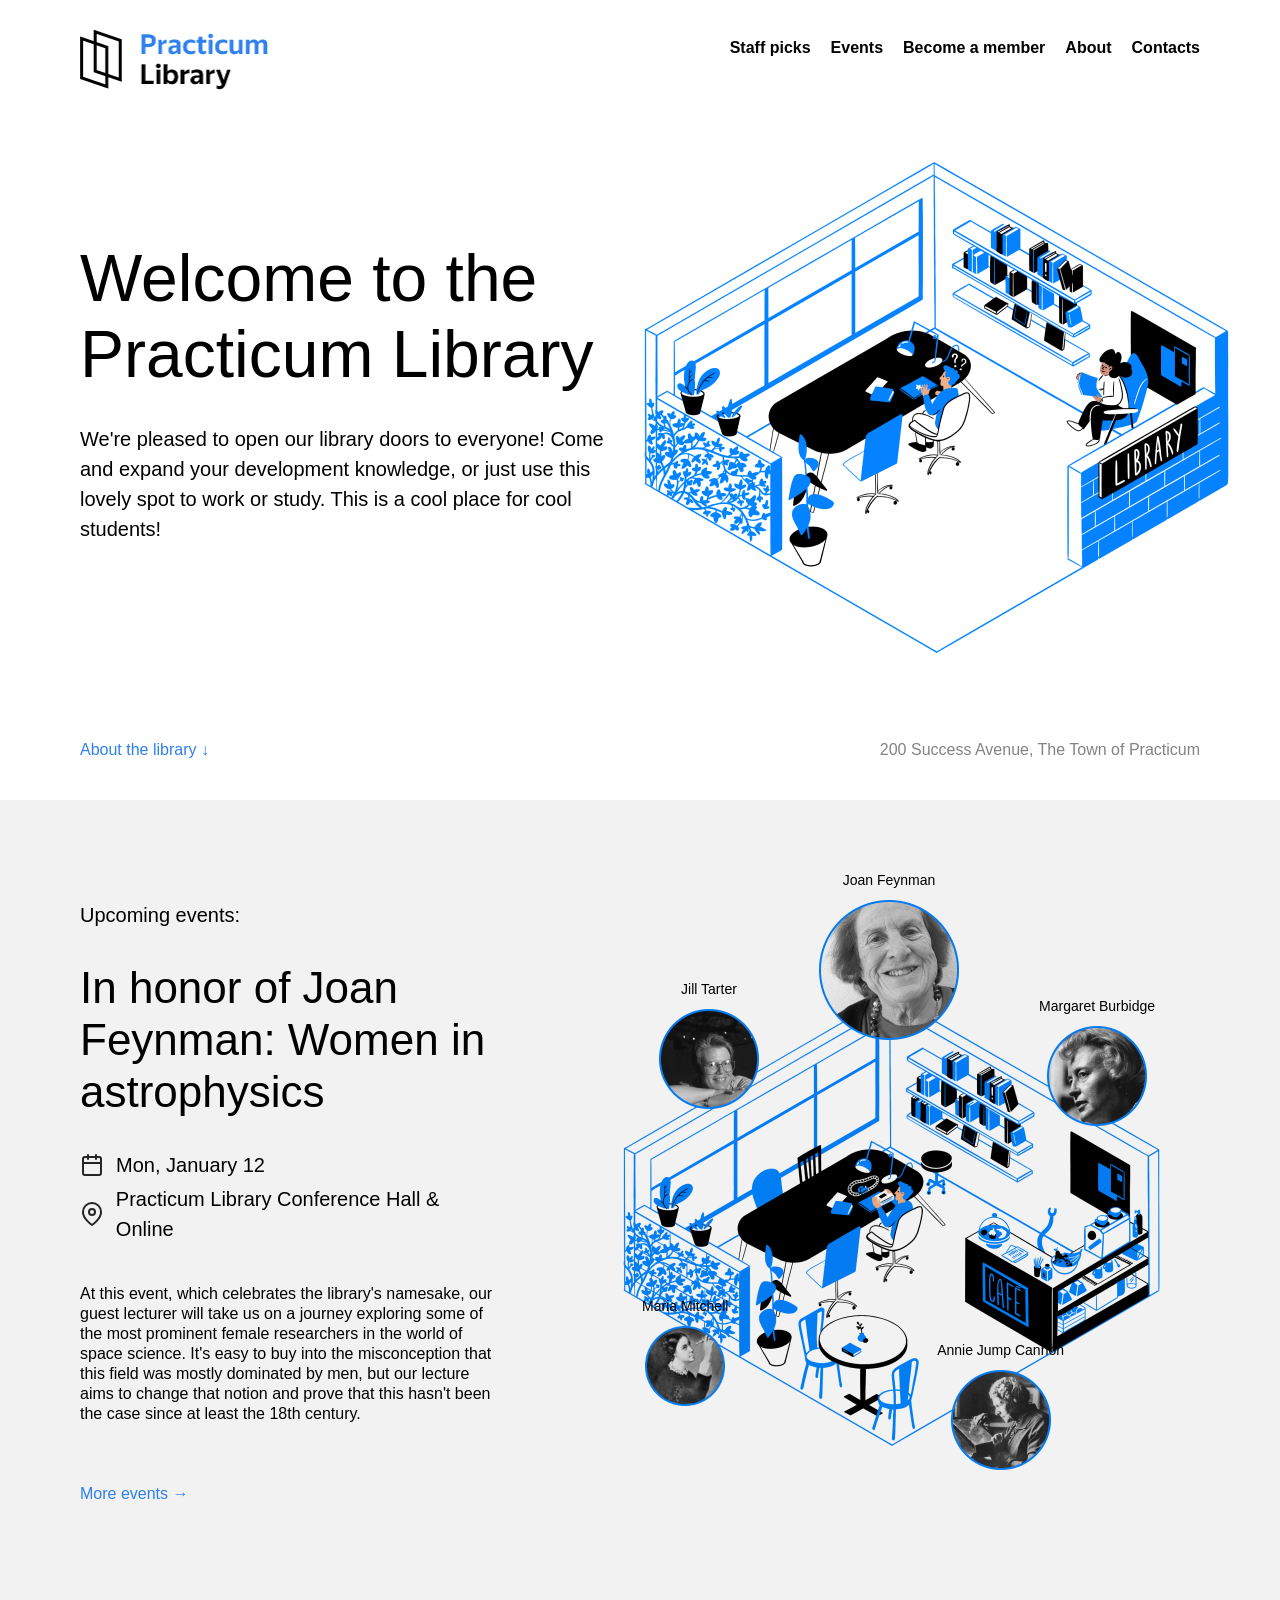
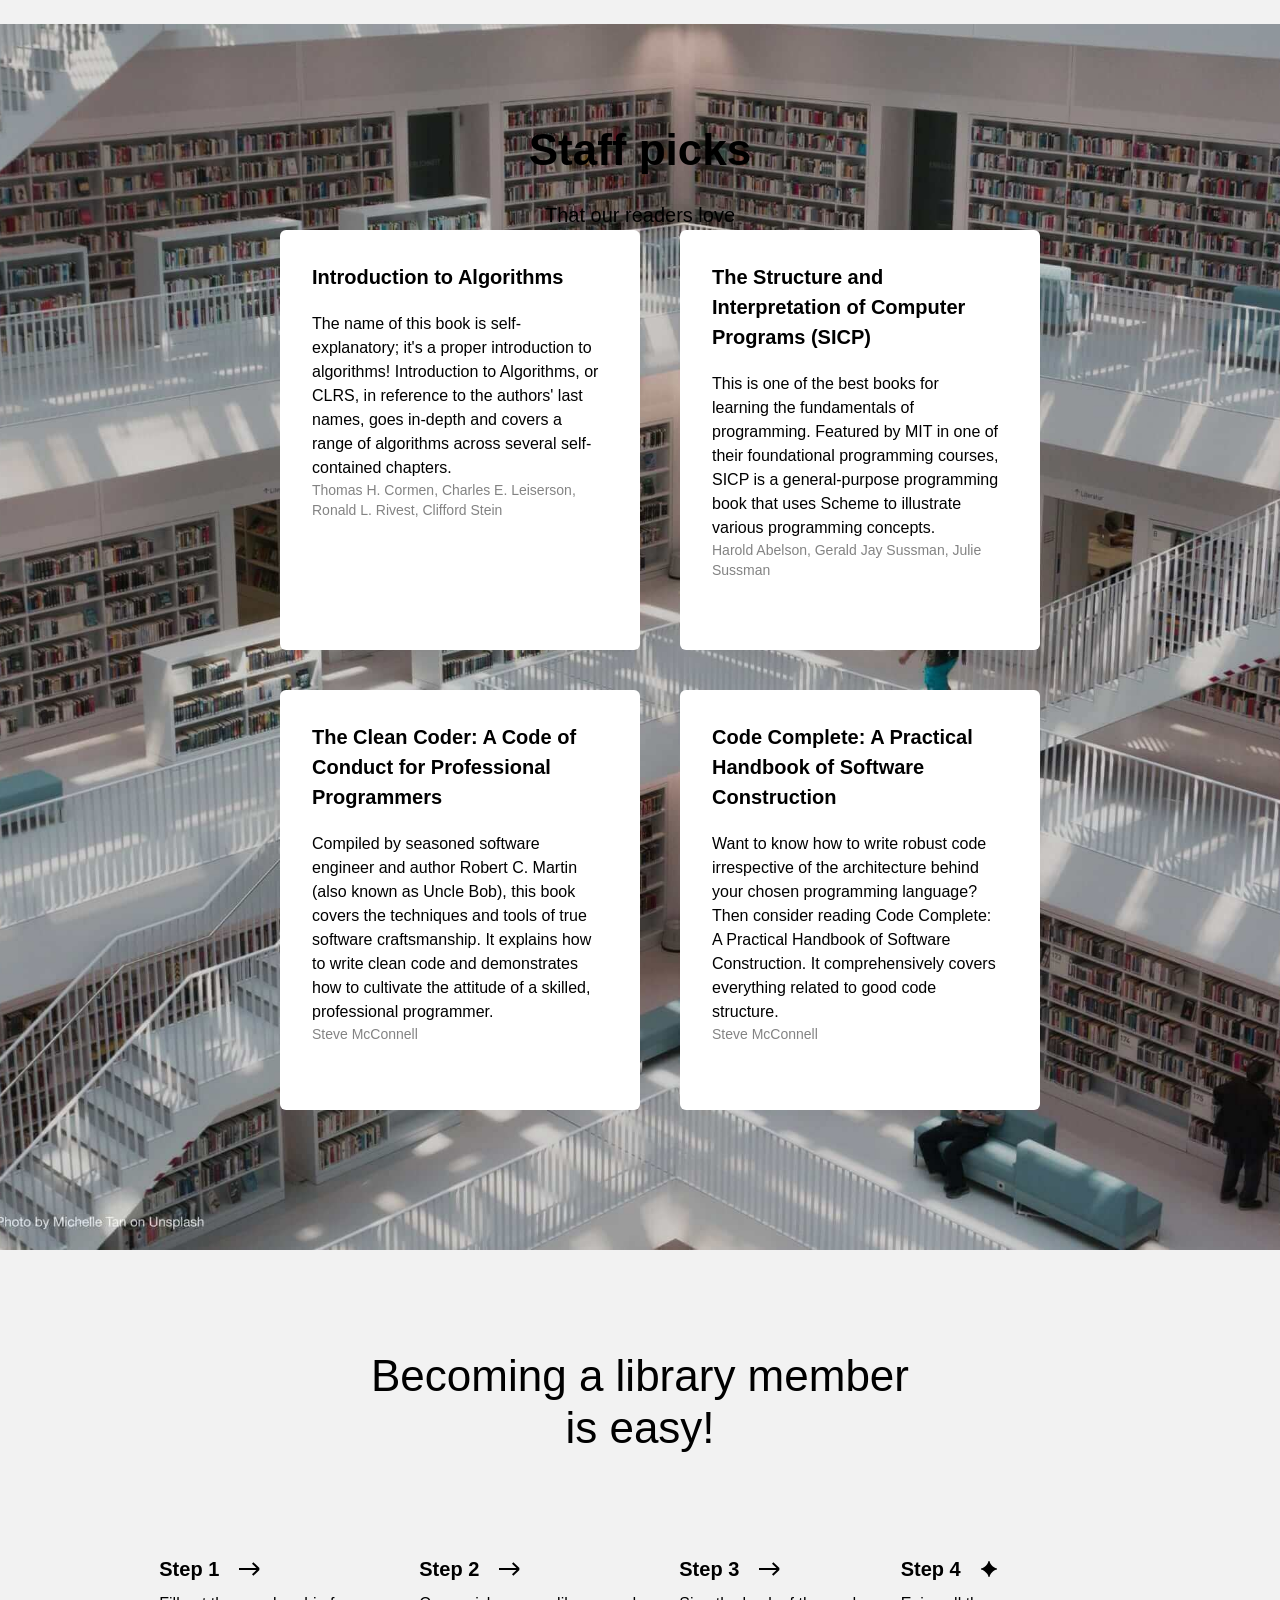
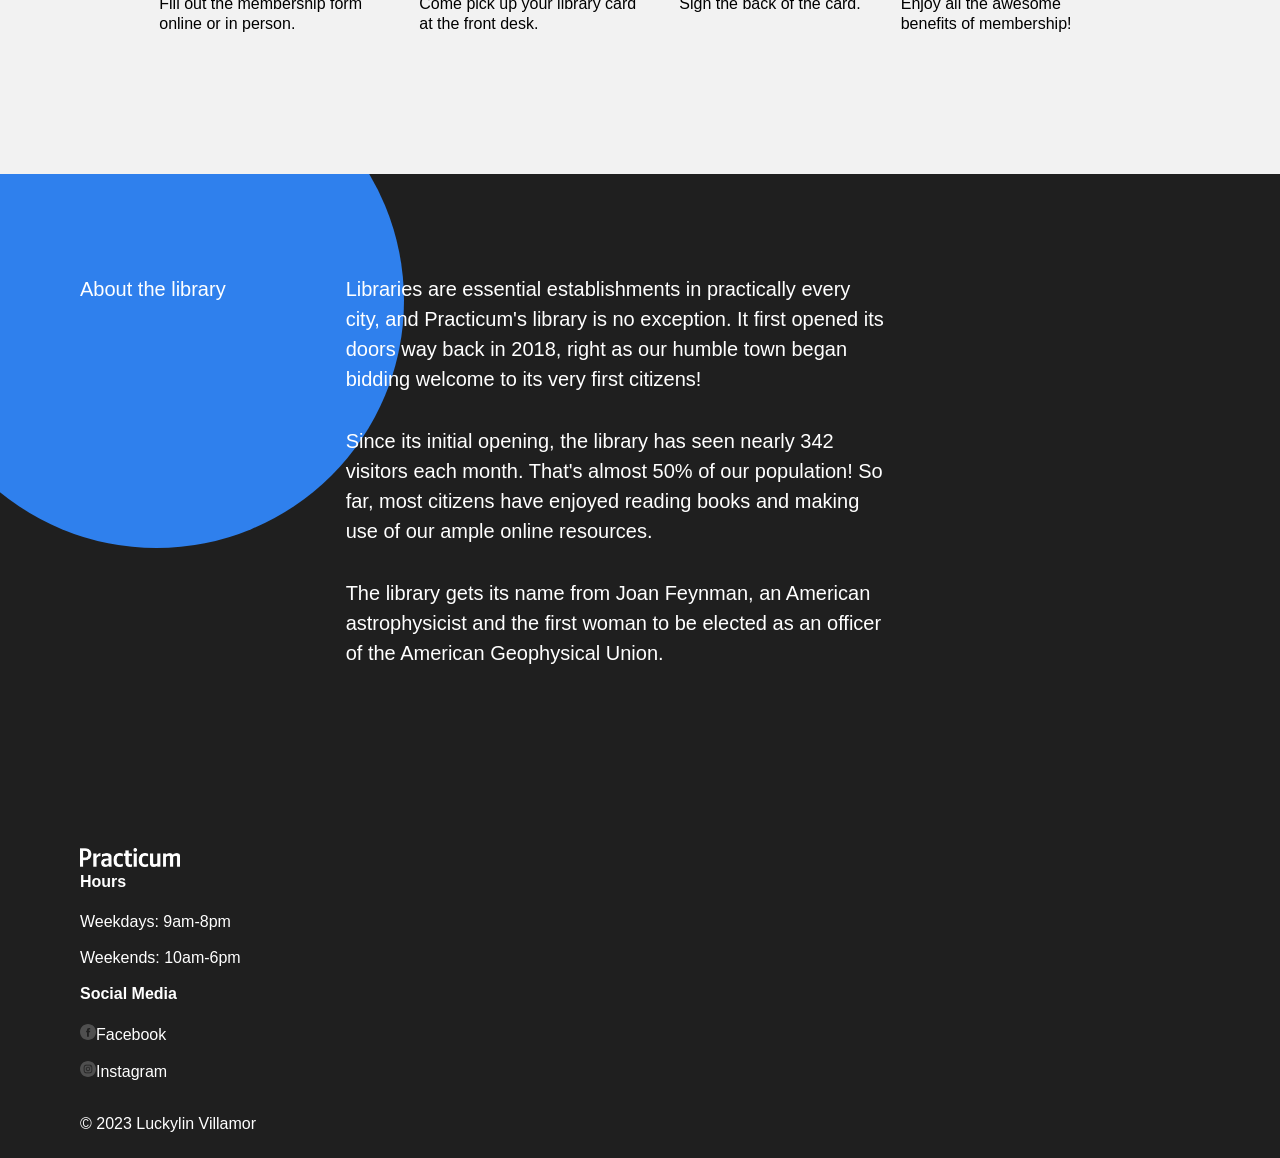
==== index.html @ 6eb03d18 "footer copywrite add" ====
<!DOCTYPE html>
<html lang="en">
  <head>
    <meta charset="UTF-8" />
    <meta name="viewport" content="width=device-width, initial-scale=1.0" />
    <title>Practicum Library</title>
    <link rel="shortcut icon" href="favicon.ico" />
    <link rel="stylesheet" href="./styles/normalize.css" />
    <link rel="stylesheet" href="./styles/style.css" />
  </head>

  <body>
    <!-- Wrap the entire page content in a new div with the page class. Remember to add the closing tag -->
    <div class="page">
      <header class="header">
        <nav class="nav">
          <img
            src="./images/logo.png"
            alt="Practicum Library Logo"
            class="nav__logo"
          />
          <!-- Putting navigation links in a list is supposed to be the best practice of writing the semantic code since it allows screen readers to pause between each link instead of reading all the links as a sentence. -->
          <ul class="nav__links">
            <li>
              <a class="nav__link">Staff picks</a>
            </li>
            <li>
              <a class="nav__link">Events</a>
            </li>
            <li>
              <a class="nav__link">Become a member</a>
            </li>
            <li>
              <a class="nav__link">About</a>
            </li>
            <li>
              <a class="nav__link">Contacts</a>
            </li>
          </ul>
        </nav>
        <h1 class="header__title">Welcome to the Practicum Library</h1>
        <p class="header__description">
          We're pleased to open our library doors to everyone! Come and expand
          your development knowledge, or just use this lovely spot to work or
          study. This is a cool place for cool students!
        </p>

        <img
          src="./images/inside_the_library.png"
          alt="Illustration 'Inside the library'"
          class="header__image"
        />

        <div class="header__footer">
          <a class="header__link">About the library &darr;</a>
          <p class="header__address">
            200 Success Avenue, The Town of Practicum
          </p>
        </div>
      </header>

      <main class="content">
        <section class="events">
          <div class="events__content">
            <h2 class="events__heading">Upcoming events:</h2>
            <h3 class="events__title">
              In honor of Joan Feynman: Women in astrophysics
            </h3>
            <div class="event-info events__info-section">
              <div class="event-info__item">
                <div
                  class="event-info__icon event-info__icon_type_calendar"
                ></div>
                <p class="event-info__text">Mon, January 12</p>
              </div>
              <div class="event-info__item">
                <div class="event-info__icon event-info__icon_type_pin"></div>
                <p class="event-info__text">
                  Practicum Library Conference Hall & Online
                </p>
              </div>
            </div>
            <p class="events__description">
              At this event, which celebrates the library's namesake, our guest
              lecturer will take us on a journey exploring some of the most
              prominent female researchers in the world of space science. It's
              easy to buy into the misconception that this field was mostly
              dominated by men, but our lecture aims to change that notion and
              prove that this hasn't been the case since at least the 18th
              century.
            </p>
            <a href="#" class="events__more">More events &rarr;</a>
          </div>
          <div class="events__cover">
            <img
              src="images/cafe.png"
              alt="Illustration 'Inside the cafe'"
              class="events__image"
            />

            <div class="person person_name_feynman">
              <p class="person__caption">Joan Feynman</p>
              <img
                src="images/person_feynman.png"
                alt="Photo of Joan Feynman"
                class="person__image person__image_size_l"
              />
            </div>
            <div class="person person_name_burbidge">
              <p class="person__caption">Margaret Burbidge</p>
              <img
                src="images/person_burbidge.png"
                alt="Photo of Margaret Burbidge"
                class="person__image person__image_size_m"
              />
            </div>

            <div class="person person_name_cannon">
              <p class="person__caption">Annie Jump Cannon</p>
              <img
                src="images/person_cannon.png"
                alt="Photo of Annie Jump Cannon"
                class="person__image person__image_size_m"
              />
            </div>

            <div class="person person_name_mitchell">
              <p class="person__caption">Maria Mitchell</p>
              <img
                src="images/person_mitchell.png"
                alt="Photo of Maria Mitchell"
                class="person__image person__image_size_s"
              />
            </div>

            <div class="person person_name_tarter">
              <p class="person__caption">Jill Tarter</p>
              <img
                src="images/person_tarter.png"
                alt="Photo of Jill Tarter"
                class="person__image person__image_size_m"
              />
            </div>
          </div>

          <!-- Start creating the composition here -->
        </section>

        <section class="staff">
          <h2 class="staff__title">Staff picks</h2>
          <p class="staff__subtitle">That our readers love</p>
          <ul class="staff__cards">
            <li class="card">
              <div class="card__content">
                <h3 class="card__title">Introduction to Algorithms</h3>
                <p class="card__text">
                  The name of this book is self-explanatory; it's a proper
                  introduction to algorithms! Introduction to Algorithms, or
                  CLRS, in reference to the authors' last names, goes in-depth
                  and covers a range of algorithms across several self-contained
                  chapters.
                </p>
                <p class="card__footer">
                  Thomas H. Cormen, Charles E. Leiserson, Ronald L. Rivest,
                  Clifford Stein
                </p>
              </div>
            </li>

            <li class="card">
              <div class="card__content">
                <h3 class="card__title">
                  The Structure and Interpretation of Computer Programs (SICP)
                </h3>
                <p class="card__text">
                  This is one of the best books for learning the fundamentals of
                  programming. Featured by MIT in one of their foundational
                  programming courses, SICP is a general-purpose programming
                  book that uses Scheme to illustrate various programming
                  concepts.
                </p>
                <p class="card__footer">
                  Harold Abelson, Gerald Jay Sussman, Julie Sussman
                </p>
              </div>
            </li>

            <li class="card">
              <div class="card__content">
                <h3 class="card__title">
                  The Clean Coder: A Code of Conduct for Professional
                  Programmers
                </h3>
                <p class="card__text">
                  Compiled by seasoned software engineer and author Robert C.
                  Martin (also known as Uncle Bob), this book covers the
                  techniques and tools of true software craftsmanship. It
                  explains how to write clean code and demonstrates how to
                  cultivate the attitude of a skilled, professional programmer.
                </p>
                <p class="card__footer">Steve McConnell</p>
              </div>
            </li>

            <li class="card">
              <div class="card__content">
                <h3 class="card__title">
                  Code Complete: A Practical Handbook of Software Construction
                </h3>
                <p class="card__text">
                  Want to know how to write robust code irrespective of the
                  architecture behind your chosen programming language? Then
                  consider reading Code Complete: A Practical Handbook of
                  Software Construction. It comprehensively covers everything
                  related to good code structure.
                </p>
                <p class="card__footer">Steve McConnell</p>
              </div>
            </li>
          </ul>
        </section>

        <section class="membership">
          <h2 class="membership__title">Becoming a library member is easy!</h2>
          <ul class="membership__steps">
            <li class="step">
              <h3 class="step__title">
                Step 1
                <img
                  src="./images/icon_step_forward.svg"
                  alt="icon forward"
                  class="step__icon"
                />
              </h3>
              <p class="step__description">
                Fill out the membership form online or in person.
              </p>
            </li>
            <li class="step">
              <h3 class="step__title">
                Step 2
                <img
                  src="./images/icon_step_forward.svg"
                  alt="icon forward"
                  class="step__icon"
                />
              </h3>
              <p class="step__description">
                Come pick up your library card at the front desk.
              </p>
            </li>
            <li class="step">
              <h3 class="step__title">
                Step 3
                <img
                  src="./images/icon_step_forward.svg"
                  alt="icon forward"
                  class="step__icon"
                />
              </h3>
              <p class="step__description">Sign the back of the card.</p>
            </li>
            <li class="step">
              <h3 class="step__title">
                Step 4
                <img
                  src="./images/icon_step_finish.svg"
                  alt="icon finish"
                  class="step__icon"
                />
              </h3>
              <p class="step__description">
                Enjoy all the awesome benefits of membership!
              </p>
            </li>
          </ul>
        </section>

        <section class="about">
          <h2 class="about__title">About the library</h2>
          <div class="about__content">
            <p class="about__paragraph">
              Libraries are essential establishments in practically every city,
              and Practicum's library is no exception. It first opened its doors
              way back in 2018, right as our humble town began bidding welcome
              to its very first citizens!
            </p>
            <p class="about__paragraph about__paragraph_second">
              Since its initial opening, the library has seen nearly 342
              visitors each month. That's almost 50% of our population! So far,
              most citizens have enjoyed reading books and making use of our
              ample online resources.
            </p>
            <p class="about__paragraph">
              The library gets its name from Joan Feynman, an American
              astrophysicist and the first woman to be elected as an officer of
              the American Geophysical Union.
            </p>
          </div>
          <div class="about__circle"></div>
        </section>
      </main>
      <footer class="footer">
          <div class="footer__columns">
            <div class="footer__column">
<img class="footer__logo" src="images/logo_white.png" alt="Practicum Logo">


          </div>

          <div class="footer__column footer__column_content_hours">
            <h1 class="footer__column-heading">Hours</h1>
            <ul class="footer__list">
              <li class="footer__list-item">Weekdays: 9am-8pm</li>
              <li class="footer__list-item">Weekends: 10am-6pm</li>
            </ul>
          </div>

          <div class="footer__column footer__column_content_social">
            <h1 class="footer__column-heading">Social Media</h1>
            <ul class="footer__list">
              <li class="footer__list-item">
                <a href=""class="footer__column-link">
                  <img
                    src="images/facebook_white.svg"
                    alt="Facebook icon"
                    class="footer__social_icon footer__column-link"
                  />Facebook</a>
              </li>
              <li class="footer__list-item">
                <a href="" class="footer__column-link">
                  <img
                    src="images/instagram_white.svg"
                    alt="instagram icon"
                    class="footer__social_icon"
                  />Instagram</a
                >
              </li>
            </ul>

          </div>
          <p class="footer__copyright">© 2023 Luckylin Villamor</p>
        </div>

  </body>
</html>
---- styles/style.css ----
.page {
  min-width: 1100px;
  max-width: 1600px;
  font-size: 16px;
  line-height: 20px;
  margin: 0 auto;
  font-family: "Helvetica Neue", Arial, Sans-serif;
}

.header {
  display: flex;
  flex-direction: column;
  height: 100vh;
  min-height: 720px;
  max-height: 800px;
  padding: 30px 80px 40px;
  position: relative;
  box-sizing: border-box;
}

.nav {
  display: flex;
  justify-content: space-between;
}

.nav__logo {
  width: 196px;
  height: 60px;
}

.nav__links {
  margin: 8px 0 0;
  display: flex;
  column-gap: 20px;
  list-style-type: none;
  padding: 0;
}

.nav__link {
  color: #000000;
  text-decoration: none;
  font-weight: bold;
}

.header__title {
  margin-top: 150px;
  margin-bottom: 32px;
  font-size: 66px;
  line-height: 76px;
  font-weight: 500;
  max-width: 544px;
}

.header__description {
  margin: 0;
  font-size: 20px;
  line-height: 30px;
  max-width: 532px;
}

.header__image {
  z-index: 1;
  position: absolute;
  max-width: 636px;
  top: 135px;
  right: 20px;
}

.header__footer {
  margin-top: auto;
  width: 100%;
  display: flex;
  align-items: center;
  justify-content: space-between;
  box-sizing: border-box;
}

.header__link {
  color: #2f80ed;
  text-decoration: none;
}

.header__address {
  margin: 0;
  color: #838383;
}

.events {
  padding: 100px 0 120px 80px;
  display: flex;
  align-items: start;
  justify-content: space-between;
  box-sizing: border-box;
  background-color: #f2f2f2;
}

.events__content {
  flex-basis: 580px;
}

.events__heading {
  font-size: 20px;
  font-weight: 500;
  line-height: 30px;
  margin: 0;
}

.events__title {
  font-size: 44px;
  font-weight: 500;
  line-height: 52px;
  margin: 32px 0 0;
}

.events__info-section {
  margin-top: 32px;
}

.event-info__item {
  display: flex;
  align-items: center;
  margin-bottom: 4px;
  font-weight: 500;
}

.event-info__icon {
  background-repeat: no-repeat;
  background-position: center;
  margin-right: 12px;
  width: 24px;
  height: 24px;
}

.event-info__icon_type_calendar {
  background-image: url(../images/icon_calendar.svg);
}

.event-info__icon_type_pin {
  background-image: url(../images/icon_pin.svg);
}

.event-info__text {
  font-size: 20px;
  font-weight: 500;
  line-height: 30px;
  margin: 0;
}

.events__description {
  margin: 40px 0 60px;
}

.events__more {
  color: #2f80ed;
  text-decoration: none;
}

.events__cover {
  flex-grow: 1;
  flex-shrink: 0;
  flex-basis: 780px;
  max-width: 780px;
  position: relative;
}

.events__image {
  max-width: 100%;
}

.person {
  position: absolute;
  display: flex;
  align-items: center;
  flex-direction: column;
  gap: 10px;
}

.person_name_feynman {
  position: absolute;
  top: -30px;
  left: 319px;
}

.person_name_burbidge {
  position: absolute;
  top: 96px;
  right: 125px;
}

.person_name_cannon {
  position: absolute;
  bottom: 18px;
  right: 216px;
}

.person_name_mitchell {
  position: absolute;
  left: 142px;
  bottom: 82px;
}

.person_name_tarter {
  position: absolute;
  top: 79px;
  left: 159px;
}

.person__image {
  max-width: 100%;
}

.person__image_size_l {
  width: 140px;
}

.person__image_size_m {
  width: 100px;
}

.person__image_size_s {
  width: 80px;
}

.person__caption {
  text-align: center;
  font-size: 14px;
  margin: 0;
}
.staff {
  padding: 100px 0 140px;
  background-image: url(../images/staff_picks_background.jpg);
  background-position: center;
  background-repeat: no-repeat;
  background-size: cover;
}

.staff__title {
  text-align: center;
  font-size: 44px;
  line-height: 52px;
  margin: 0 0 24px;
}

.staff__subtitle {
  text-align: center;
  font-size: 20px;
  line-height: 30px;
  font-weight: 400;
  margin: 0;
}

/* Add the CSS rule for your new class here. Make sure to place it before .card: parents should precede their children */
.staff__cards {
  max-width: 760px;
  max-height: 880px;
  display: flex;
  flex-wrap: wrap;
  gap: 40px;
  margin: auto;
  list-style-type: none;
}

.card {
  background-color: #fff;
  border-radius: 6px;
  padding: 32px 40px 20px 32px;
  box-sizing: border-box;
  height: 420px;
  width: 360px;
}

.card__content {
  width: 100%;
  height: 100%;
  display: flex;
  flex-direction: column;
  margin-top: 6;
}

.card__title {
  font-size: 20px;
  line-height: 30px;
  font-weight: 700;
  margin: 0;
}

.card__text {
  margin: 20px 0 0;
  font-size: 16px;
  line-height: 24px;
}

.card__footer {
  margin: 0;
  margin-top: 0;
  font-size: 14px;
  line-height: 20px;
  color: #838383;
}

.membership {
  padding: 100px 0 140px;
  background-color: #f2f2f2;
}

.membership__title {
  max-width: 574px;
  margin: 0 auto;
  text-align: center;
  font-size: 44px;
  font-weight: 500;
  line-height: 52px;
}

.membership__steps {
  list-style-type: none;
  padding: 0;
  margin: 100px 0 0;
  display: flex;
  justify-content: center;
  gap: 40px;
}

.step {
  max-width: 220px;
  flex-basis: auto;
}

.step__title {
  margin: 0;
  font-size: 20px;
  line-height: 30px;
  font-weight: 700;
  display: flex;
  align-items: center;
}

.step__icon {
  margin-left: 20px;
}

.step__description {
  margin: 10px 0 0;
}

.about {
  padding: 100px 80px;
  background-color: #1f1f1f;
  color: #fff;
  overflow: hidden;
  position: relative;
  box-sizing: border-box;
  display: flex;
  z-index: 4;
}

.about__title {
  margin: 0;
  font-size: 20px;
  line-height: 30px;
  font-weight: 500;
  z-index: 2;
  max-width: 154px;
  align-items: flex start;
  position: relative;
}

.about__content {
  font-size: 20px;
  line-height: 30px;
  font-weight: 400;
  max-width: 660px;
  z-index: 3;
  position: relative;
}

.about__paragraph {
  margin-top: 0;
  margin-left: 120px;
}
.about__paragraph_second {
  margin-top: 32px;
  margin-bottom: 32px;
}

.about__circle {
  background-color: #2f80ed;
  width: 495px;
  height: 495px;
  border-radius: 50%;
  display: unset;
  z-index: 1;
  position: absolute;
  top: -121px;
  left: -91px;
}

.footer {
  box-sizing: border-box;
  background: #1f1f1f;
  color: #fff;

  font-size: 16px;
  line-height: 20px;
}

.footer__columns {
  padding: 60px 102px 60px 80px;
}

.footer__column_content_hours {
  margin-left: auto;
}

.footer__column_content_social {
  margin-right: 0;
}

.footer__logo {
  width: 100px;
}

.footer__list {
  /* The code below removes the default browser styles for lists */
  list-style-type: none;
  padding: 0;
  align-items: center;
}

.footer__list-item {
  margin-bottom: 16px;
}

.footer__column-heading {
  margin-top: 0;
  margin-bottom: 20px;

  font-size: 16px;
  margin-left: auto;
}

.footer__column-link {
  color: white;
  font-size: 16px;
  line-height: 20px;
  text-decoration: none;
  align-content: center;
}

.footer__column-link:hover {
  color: #c1c1c1;
}

.footer__social-icon {
  max-width: 16px;
  max-height: 16px;
}

.footer__copyright {
  position: absolute;
}
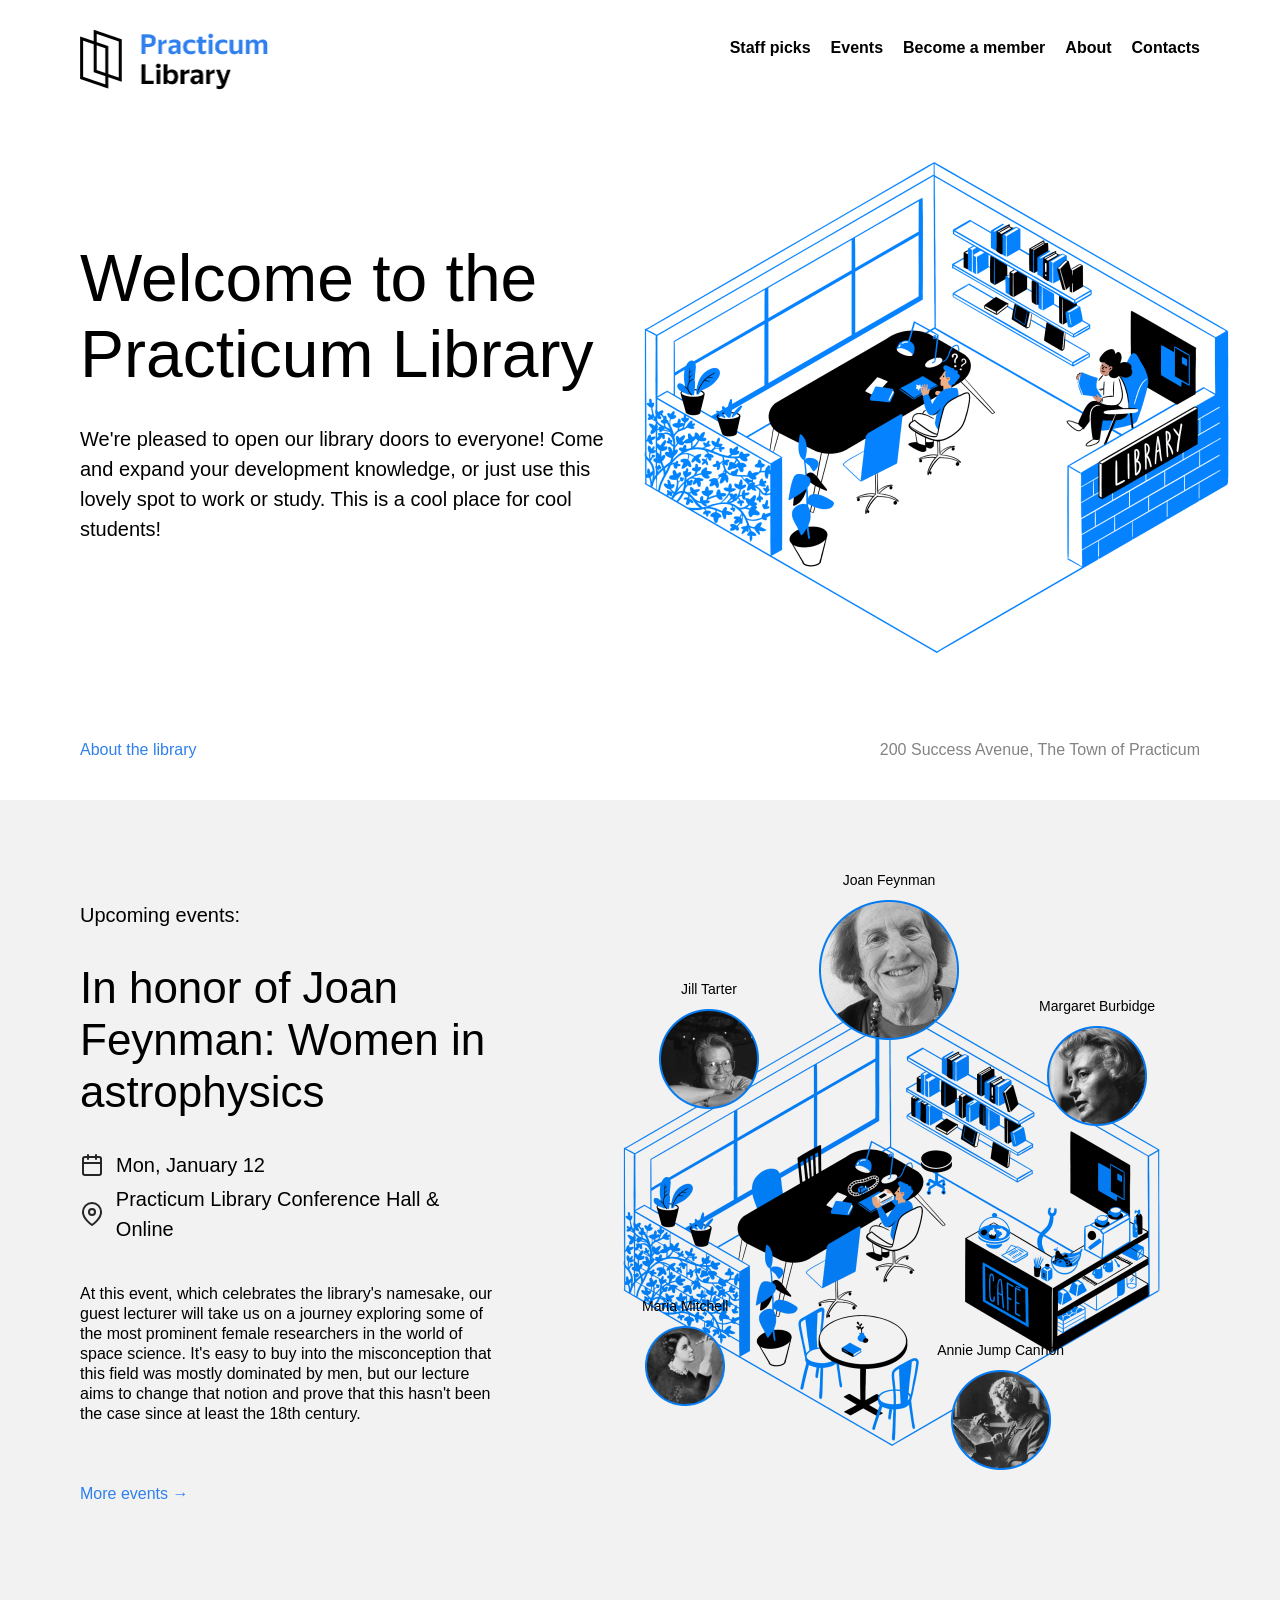
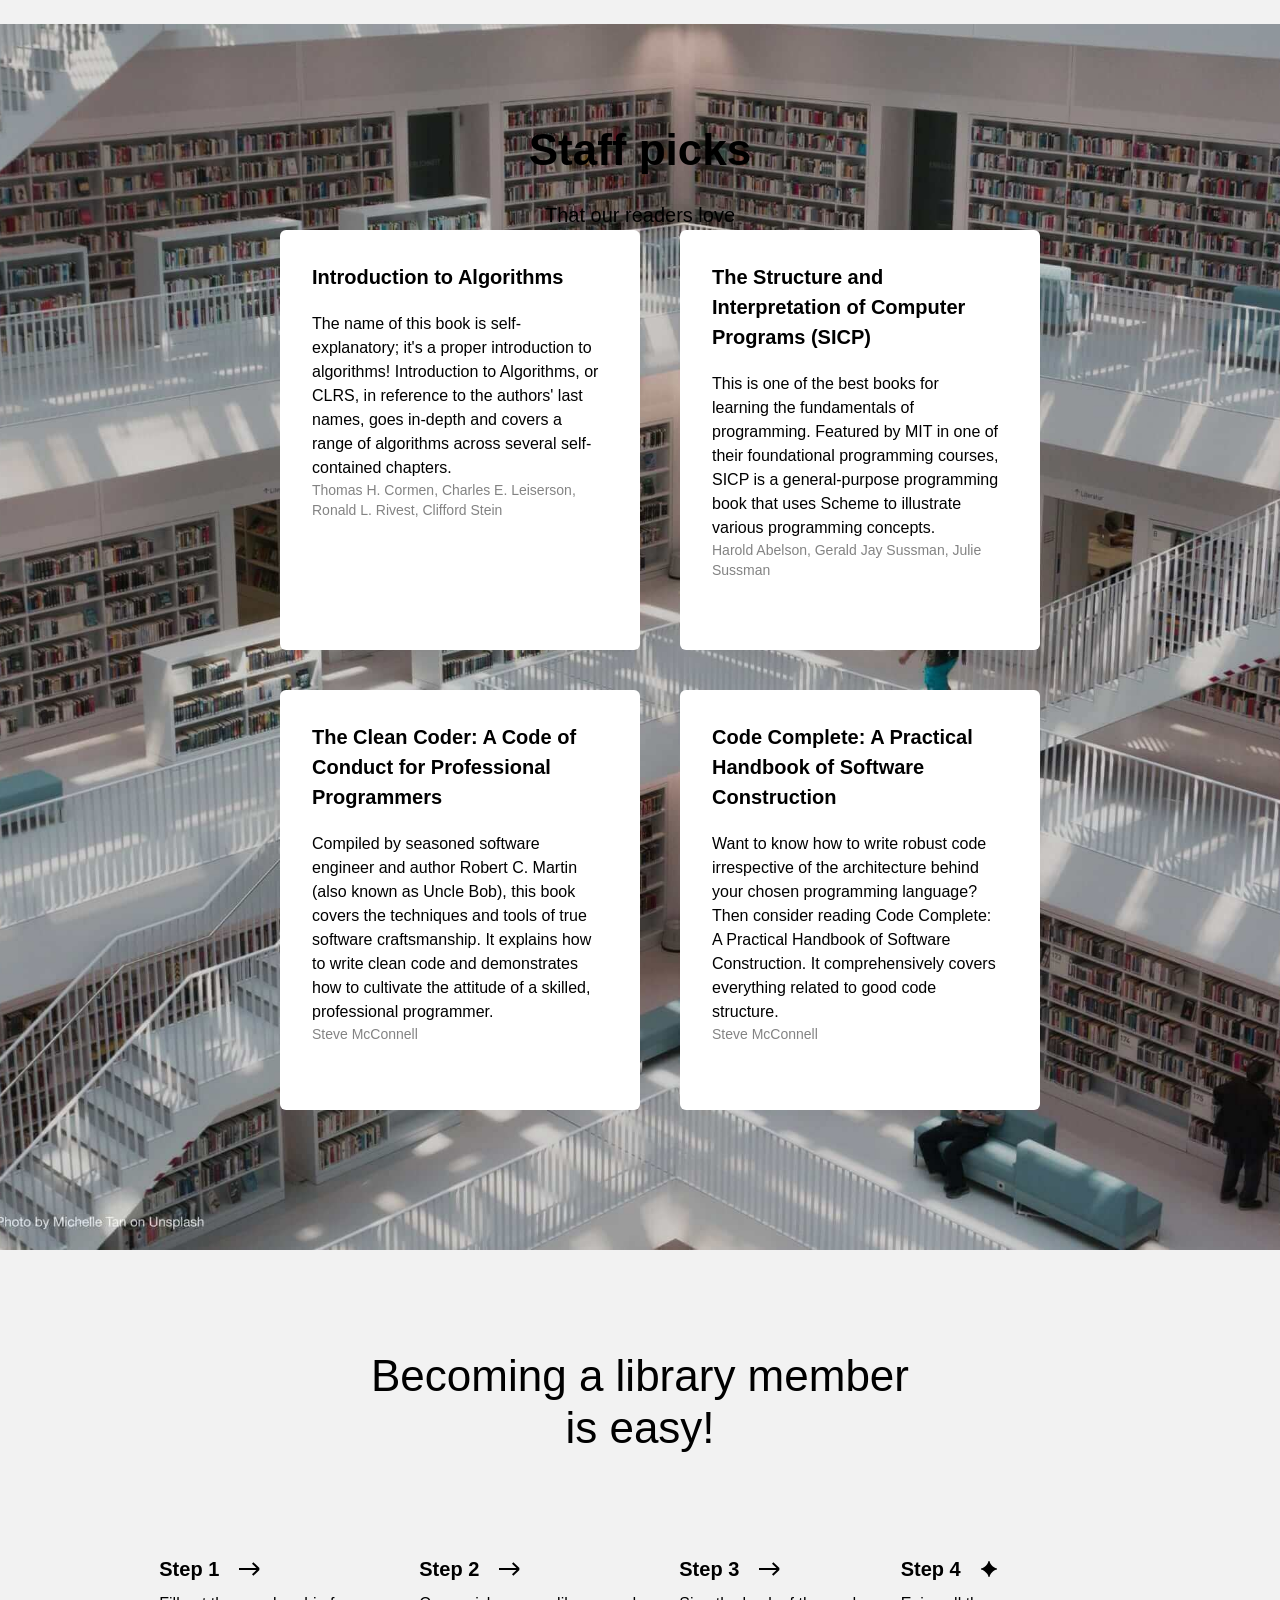
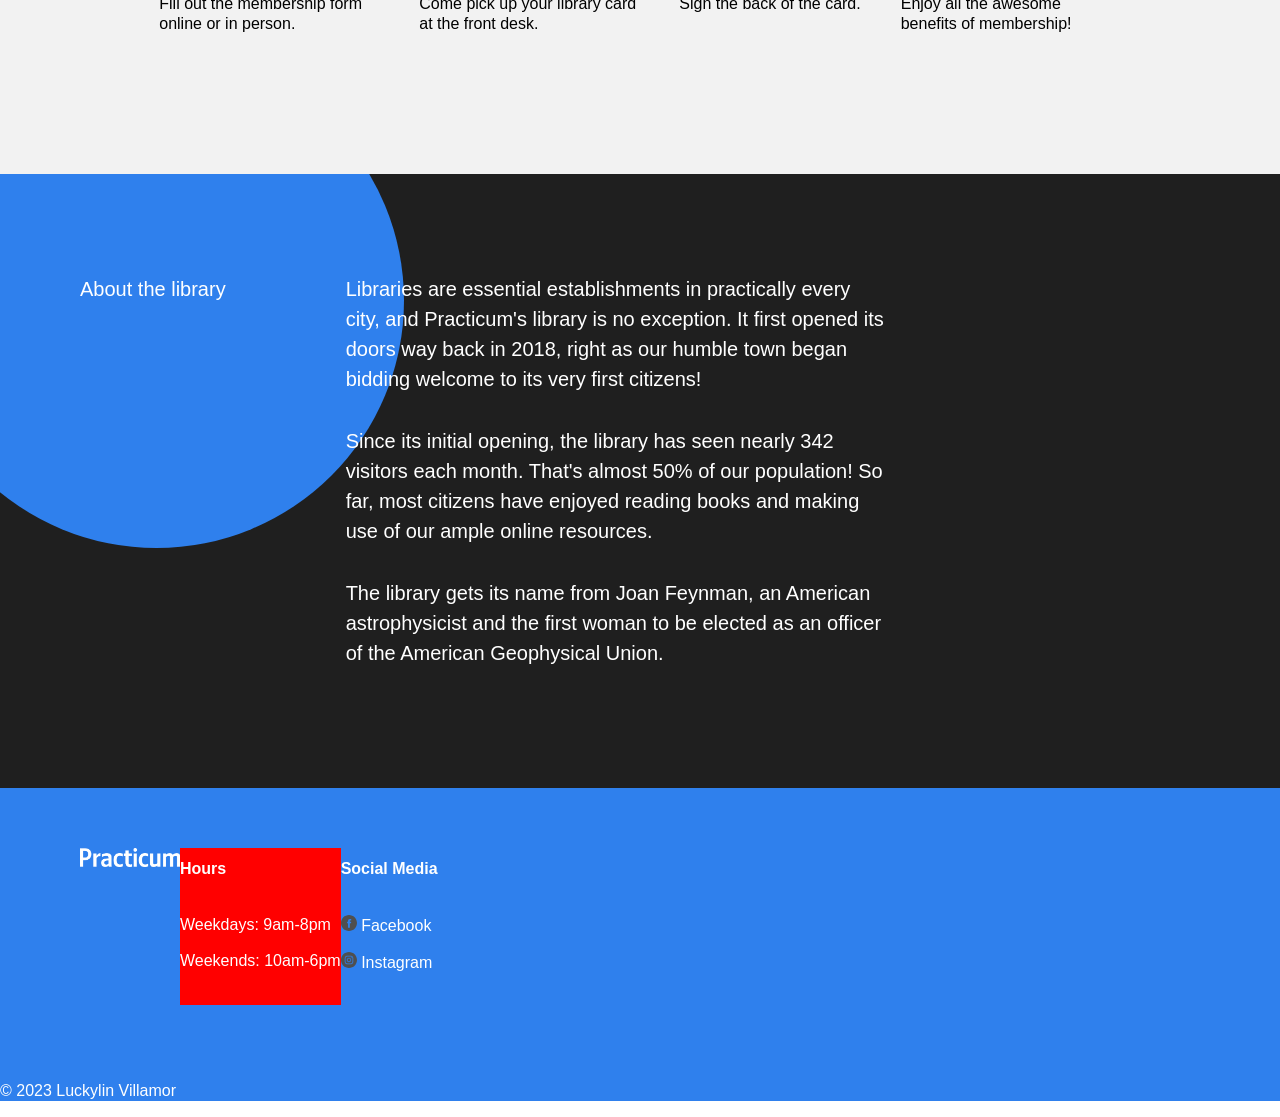
==== commit ee8bda1a: "transferred changes made to wrong file" ====
--- a/index.html
+++ b/index.html
@@ -22,19 +22,21 @@
           <!-- Putting navigation links in a list is supposed to be the best practice of writing the semantic code since it allows screen readers to pause between each link instead of reading all the links as a sentence. -->
           <ul class="nav__links">
             <li>
-              <a class="nav__link">Staff picks</a>
-            </li>
-            <li>
-              <a class="nav__link">Events</a>
-            </li>
-            <li>
-              <a class="nav__link">Become a member</a>
-            </li>
-            <li>
-              <a class="nav__link">About</a>
-            </li>
-            <li>
-              <a class="nav__link">Contacts</a>
+              <a href="#staff-section" class="nav__link">Staff picks</a>
+            </li>
+            <li>
+              <a href="#events-content" class="nav__link">Events</a>
+            </li>
+            <li>
+              <a href="#membership-section" class="nav__link"
+                >Become a member</a
+              >
+            </li>
+            <li>
+              <a href="#about-section" class="nav__link">About</a>
+            </li>
+            <li>
+              <a href="#footer-contacts" class="nav__link">Contacts</a>
             </li>
           </ul>
         </nav>
@@ -52,7 +54,7 @@
         />
 
         <div class="header__footer">
-          <a class="header__link">About the library &darr;</a>
+          <a class="header__link">About the library</a>
           <p class="header__address">
             200 Success Avenue, The Town of Practicum
           </p>
@@ -62,7 +64,9 @@
       <main class="content">
         <section class="events">
           <div class="events__content">
-            <h2 class="events__heading">Upcoming events:</h2>
+            <h2 class="events__heading" id="events-content">
+              Upcoming events:
+            </h2>
             <h3 class="events__title">
               In honor of Joan Feynman: Women in astrophysics
             </h3>
@@ -147,7 +151,7 @@
         </section>
 
         <section class="staff">
-          <h2 class="staff__title">Staff picks</h2>
+          <h2 class="staff__title" id="staff-section">Staff picks</h2>
           <p class="staff__subtitle">That our readers love</p>
           <ul class="staff__cards">
             <li class="card">
@@ -221,7 +225,9 @@
         </section>
 
         <section class="membership">
-          <h2 class="membership__title">Becoming a library member is easy!</h2>
+          <h2 class="membership__title" id="membership-section">
+            Becoming a library member is easy!
+          </h2>
           <ul class="membership__steps">
             <li class="step">
               <h3 class="step__title">
@@ -277,7 +283,7 @@
         </section>
 
         <section class="about">
-          <h2 class="about__title">About the library</h2>
+          <h2 class="about__title" id="about-section">About the library</h2>
           <div class="about__content">
             <p class="about__paragraph">
               Libraries are essential establishments in practically every city,
@@ -301,11 +307,13 @@
         </section>
       </main>
       <footer class="footer">
-          <div class="footer__columns">
-            <div class="footer__column">
-<img class="footer__logo" src="images/logo_white.png" alt="Practicum Logo">
-
-
+        <div class="footer__columns">
+          <div class="footer__column">
+            <img
+              class="footer__logo"
+              src="images/logo_white.png"
+              alt="Practicum Logo"
+            />
           </div>
 
           <div class="footer__column footer__column_content_hours">
@@ -315,32 +323,32 @@
               <li class="footer__list-item">Weekends: 10am-6pm</li>
             </ul>
           </div>
-
           <div class="footer__column footer__column_content_social">
-            <h1 class="footer__column-heading">Social Media</h1>
+            <h1 class="footer__column-heading" id="footer-contacts">
+              Social Media
+            </h1>
             <ul class="footer__list">
               <li class="footer__list-item">
-                <a href=""class="footer__column-link">
-                  <img
-                    src="images/facebook_white.svg"
-                    alt="Facebook icon"
-                    class="footer__social_icon footer__column-link"
-                  />Facebook</a>
+                <img
+                  src="images/facebook_white.svg"
+                  alt="Facebook icon"
+                  class="footer__social_icon footer__column-link"
+                />
+                <a href="" class="footer__column-link"> Facebook</a>
               </li>
               <li class="footer__list-item">
-                <a href="" class="footer__column-link">
-                  <img
-                    src="images/instagram_white.svg"
-                    alt="instagram icon"
-                    class="footer__social_icon"
-                  />Instagram</a
-                >
+                <img
+                  src="images/instagram_white.svg"
+                  alt="instagram icon"
+                  class="footer__social_icon"
+                />
+                <a href="" class="footer__column-link"> Instagram</a>
               </li>
             </ul>
-
-          </div>
-          <p class="footer__copyright">© 2023 Luckylin Villamor</p>
+          </div>
         </div>
-
+        <p class="footer__copyright">© 2023 Luckylin Villamor</p>
+      </footer>
+    </div>
   </body>
 </html>
--- a/styles/style.css
+++ b/styles/style.css
@@ -399,25 +399,30 @@
   box-sizing: border-box;
   background: #1f1f1f;
   color: #fff;
-
   font-size: 16px;
   line-height: 20px;
+  background-color: #2f80ed;
 }
 
 .footer__columns {
   padding: 60px 102px 60px 80px;
+  display: flex;
+
+footer__column {
+  flex-direction: row;
 }
 
 .footer__column_content_hours {
-  margin-left: auto;
+  padding-right: auto;
+  background-color: red;
 }
 
 .footer__column_content_social {
-  margin-right: 0;
+  padding-right: 0;
 }
 
 .footer__logo {
-  width: 100px;
+  max-width: 100px;
 }
 
 .footer__list {
@@ -428,15 +433,14 @@
 }
 
 .footer__list-item {
-  margin-bottom: 16px;
+  padding-bottom: 16px;
 }
 
 .footer__column-heading {
-  margin-top: 0;
-  margin-bottom: 20px;
-
+  padding-top: 0;
+  padding-bottom: 20px;
   font-size: 16px;
-  margin-left: auto;
+  justify-content: space-between;
 }
 
 .footer__column-link {
@@ -457,5 +461,5 @@
 }
 
 .footer__copyright {
-  position: absolute;
-}
+
+}
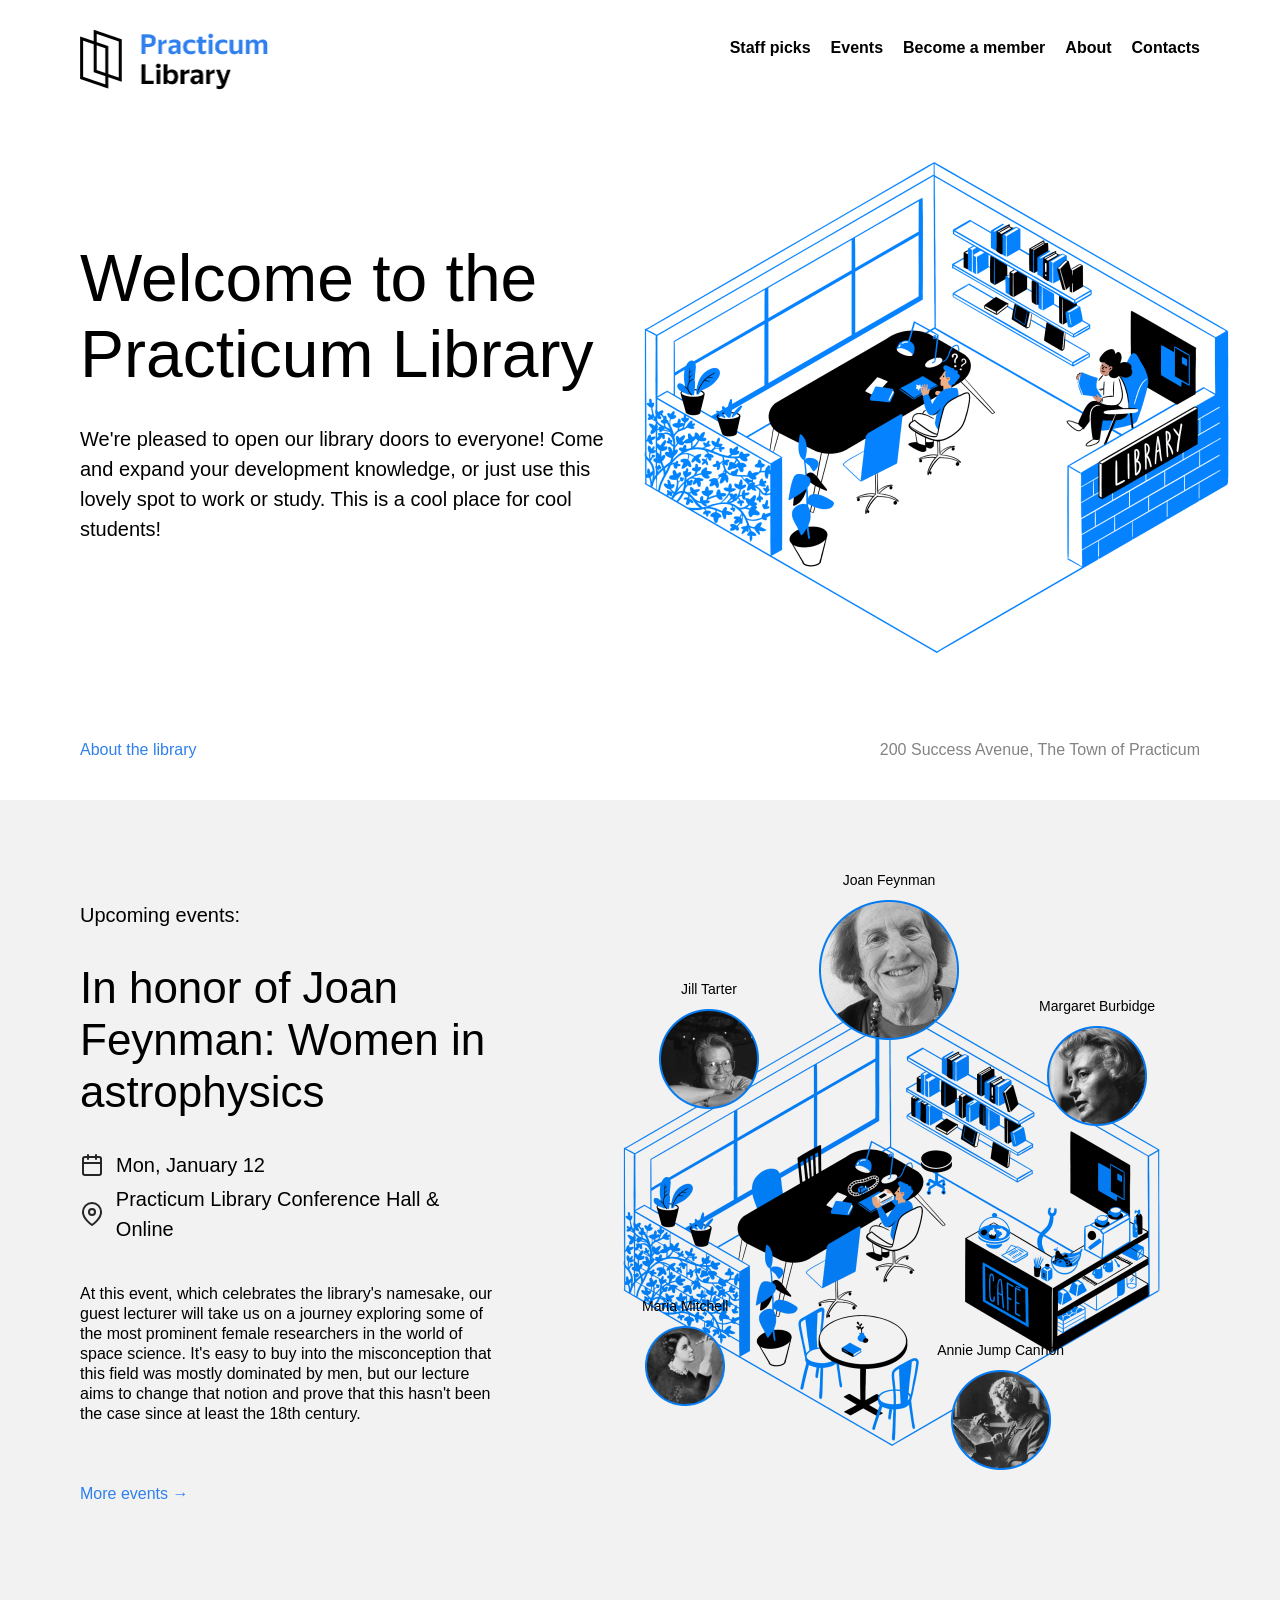
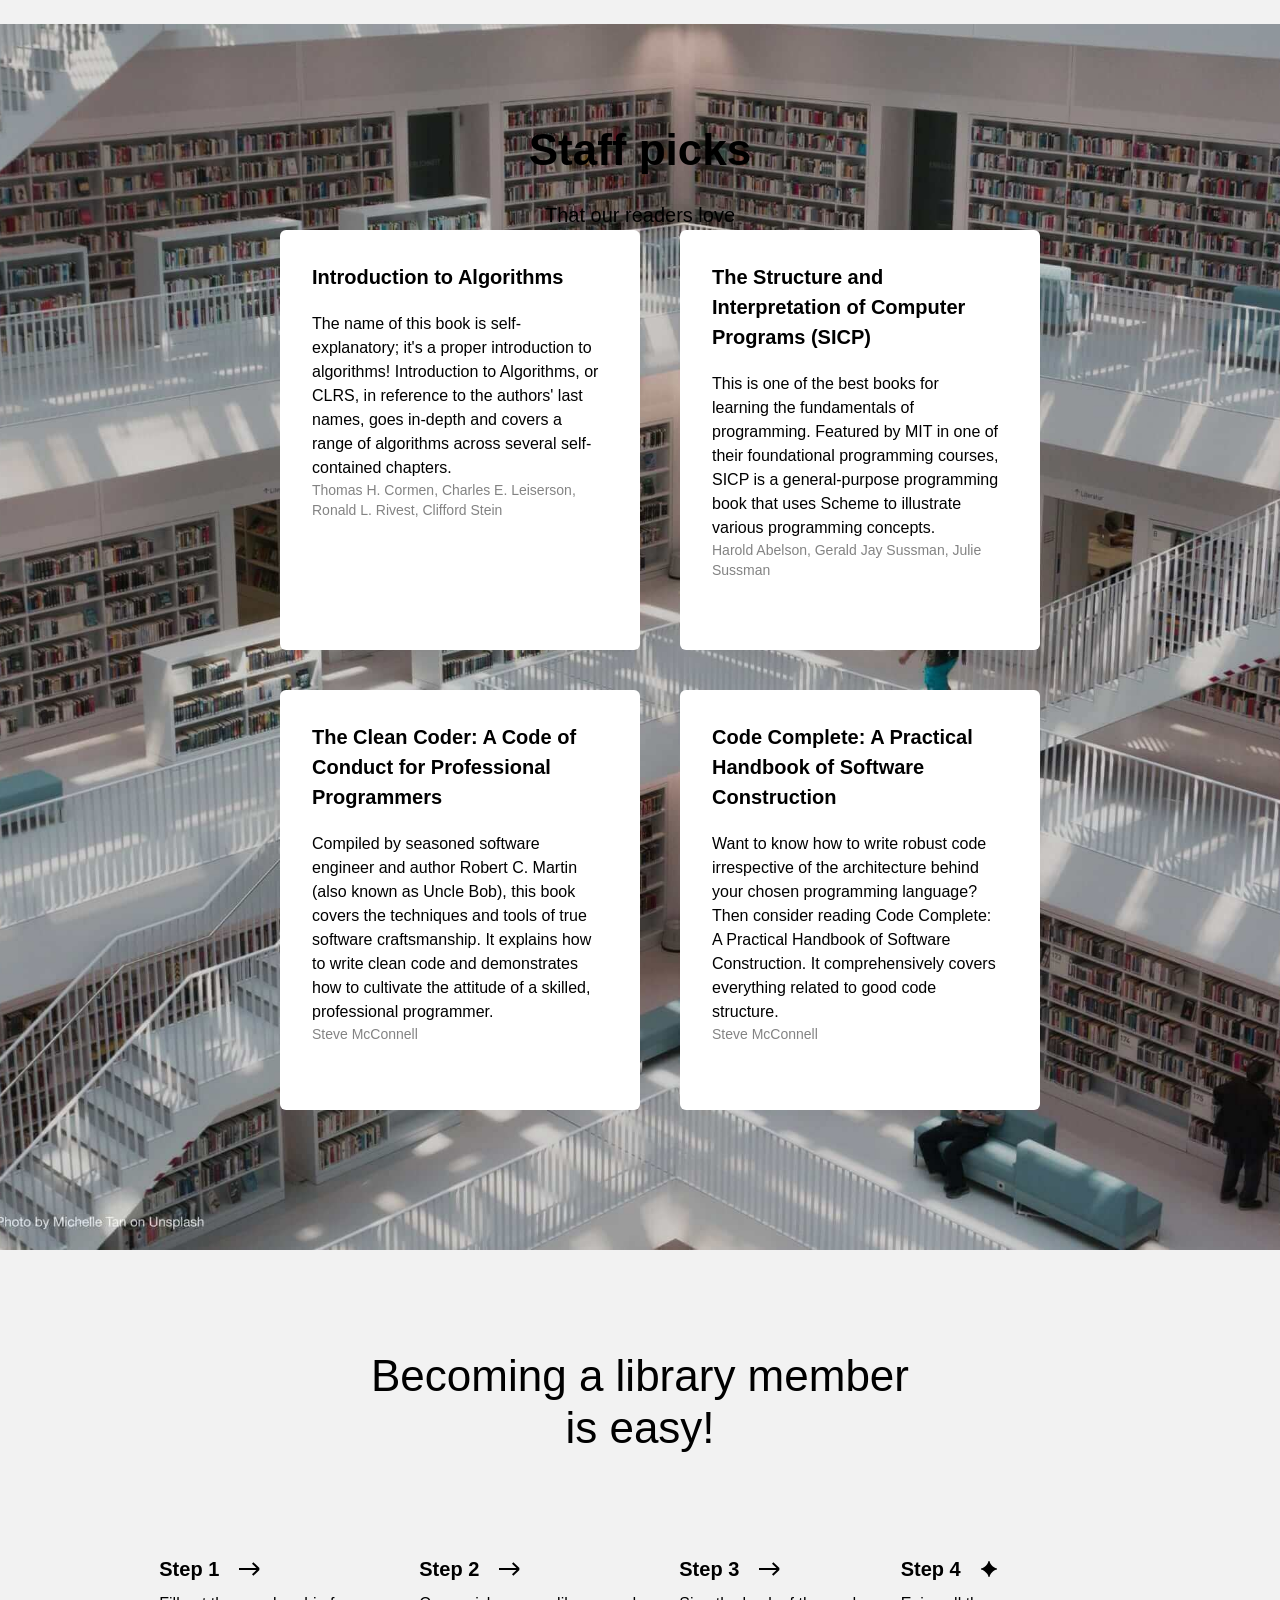
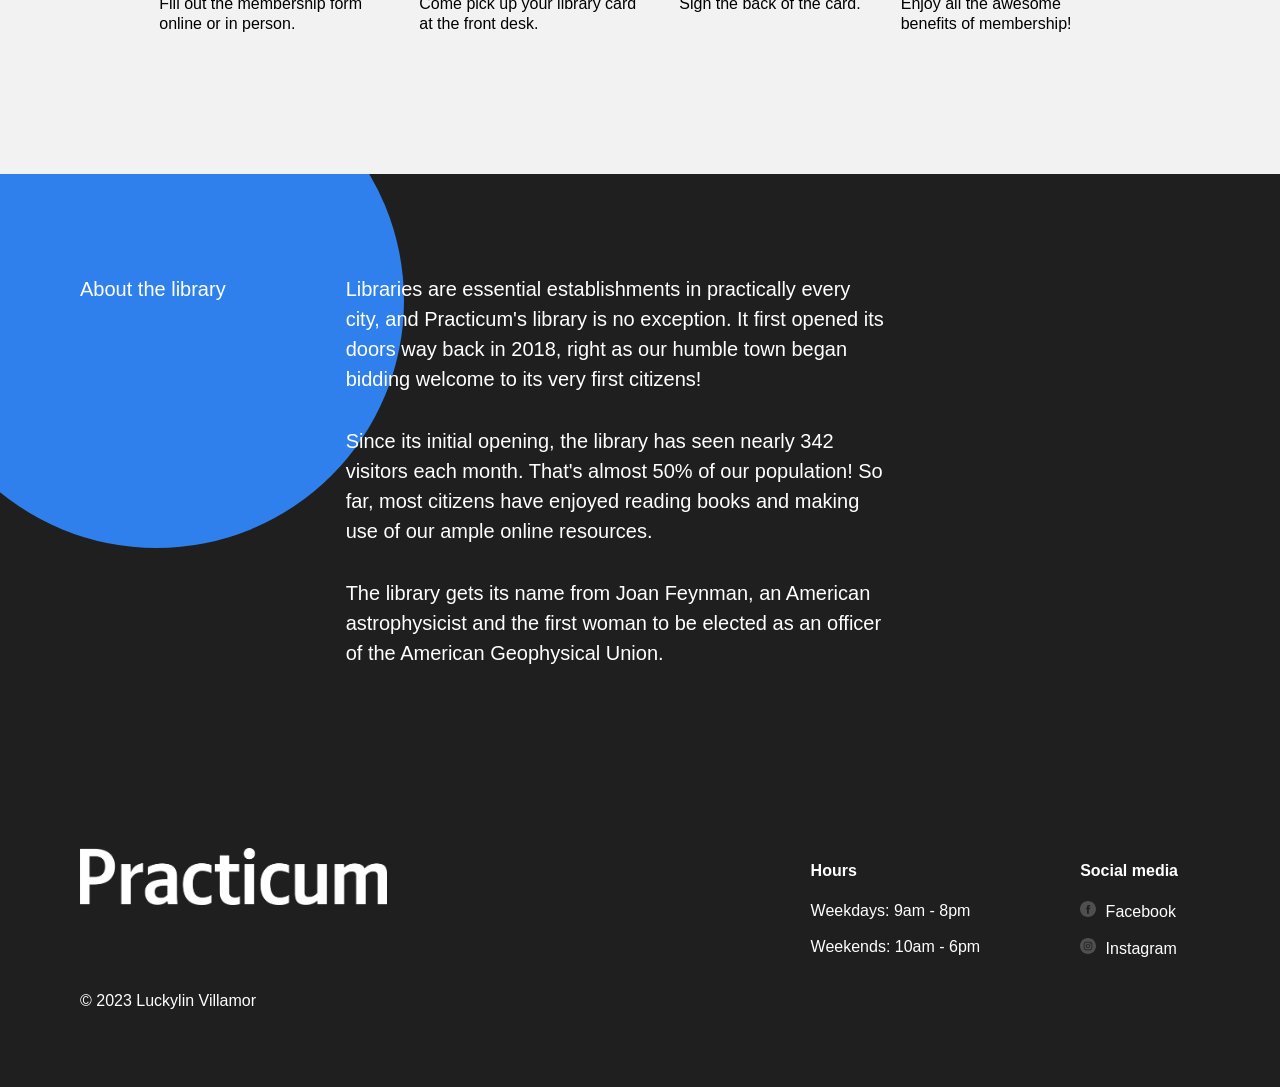
==== commit ddd759b2: "New project update" ====
--- a/index.html
+++ b/index.html
@@ -306,43 +306,46 @@
           <div class="about__circle"></div>
         </section>
       </main>
+
       <footer class="footer">
         <div class="footer__columns">
           <div class="footer__column">
             <img
               class="footer__logo"
               src="images/logo_white.png"
-              alt="Practicum Logo"
+              alt="Practicum logo"
             />
           </div>
-
           <div class="footer__column footer__column_content_hours">
-            <h1 class="footer__column-heading">Hours</h1>
+            <h2 class="footer__column-heading">Hours</h2>
             <ul class="footer__list">
-              <li class="footer__list-item">Weekdays: 9am-8pm</li>
-              <li class="footer__list-item">Weekends: 10am-6pm</li>
+              <li class="footer__list-item">Weekdays: 9am - 8pm</li>
+              <li class="footer__list-item">Weekends: 10am - 6pm</li>
             </ul>
           </div>
-          <div class="footer__column footer__column_content_social">
-            <h1 class="footer__column-heading" id="footer-contacts">
-              Social Media
-            </h1>
+          <div class="footer__column">
+            <h2 class="footer__column-heading">Social media</h2>
             <ul class="footer__list">
               <li class="footer__list-item">
-                <img
-                  src="images/facebook_white.svg"
-                  alt="Facebook icon"
-                  class="footer__social_icon footer__column-link"
-                />
-                <a href="" class="footer__column-link"> Facebook</a>
+                <a class="footer__column-link" href="#">
+                  <img
+                    class="footer__social-icon"
+                    src="images/facebook_white.svg"
+                    alt="Facebook logo"
+                  />
+                  Facebook</a
+                >
               </li>
+
               <li class="footer__list-item">
-                <img
-                  src="images/instagram_white.svg"
-                  alt="instagram icon"
-                  class="footer__social_icon"
-                />
-                <a href="" class="footer__column-link"> Instagram</a>
+                <a class="footer__column-link" href="#">
+                  <img
+                    class="footer__social-icon"
+                    src="images/instagram_white.svg"
+                    alt="Instagram logo"
+                  />
+                  Instagram</a
+                >
               </li>
             </ul>
           </div>
--- a/styles/style.css
+++ b/styles/style.css
@@ -42,6 +42,10 @@
   font-weight: bold;
 }
 
+.nav__link:hover {
+  color: #1f69c9;
+}
+
 .header__title {
   margin-top: 150px;
   margin-bottom: 32px;
@@ -78,6 +82,10 @@
 .header__link {
   color: #2f80ed;
   text-decoration: none;
+}
+
+.header__link:hover {
+  color: #1f69c9;
 }
 
 .header__address {
@@ -153,6 +161,10 @@
 .events__more {
   color: #2f80ed;
   text-decoration: none;
+}
+
+.events__more:hover {
+  color: #1f69c9;
 }
 
 .events__cover {
@@ -397,50 +409,48 @@
 
 .footer {
   box-sizing: border-box;
-  background: #1f1f1f;
+  background-color: #1f1f1f;
+  padding: 60px 102px 60px 80px;
   color: #fff;
-  font-size: 16px;
-  line-height: 20px;
-  background-color: #2f80ed;
 }
 
 .footer__columns {
-  padding: 60px 102px 60px 80px;
-  display: flex;
-
-footer__column {
-  flex-direction: row;
+  display: flex;
 }
 
 .footer__column_content_hours {
-  padding-right: auto;
-  background-color: red;
+  margin-left: auto;
+  margin-right: 100px;
 }
 
 .footer__column_content_social {
-  padding-right: 0;
+  width: 100px;
 }
 
 .footer__logo {
-  max-width: 100px;
+  height: 57px;
 }
 
 .footer__list {
   /* The code below removes the default browser styles for lists */
   list-style-type: none;
   padding: 0;
-  align-items: center;
+  margin: 0;
+  color: white;
 }
 
 .footer__list-item {
-  padding-bottom: 16px;
+  font-size: 16px;
+  line-height: 20px;
+  color: white;
+  margin-bottom: 16px;
 }
 
 .footer__column-heading {
-  padding-top: 0;
-  padding-bottom: 20px;
-  font-size: 16px;
-  justify-content: space-between;
+  font-size: 16px;
+  line-height: 20px;
+  color: white;
+  margin-bottom: 20px;
 }
 
 .footer__column-link {
@@ -448,7 +458,6 @@
   font-size: 16px;
   line-height: 20px;
   text-decoration: none;
-  align-content: center;
 }
 
 .footer__column-link:hover {
@@ -456,10 +465,13 @@
 }
 
 .footer__social-icon {
-  max-width: 16px;
-  max-height: 16px;
+  height: 16px;
+  width: 16px;
+  margin-right: 5px;
 }
 
 .footer__copyright {
-
-}
+  font-size: 16px;
+  line-height: 20px;
+  color: white;
+}
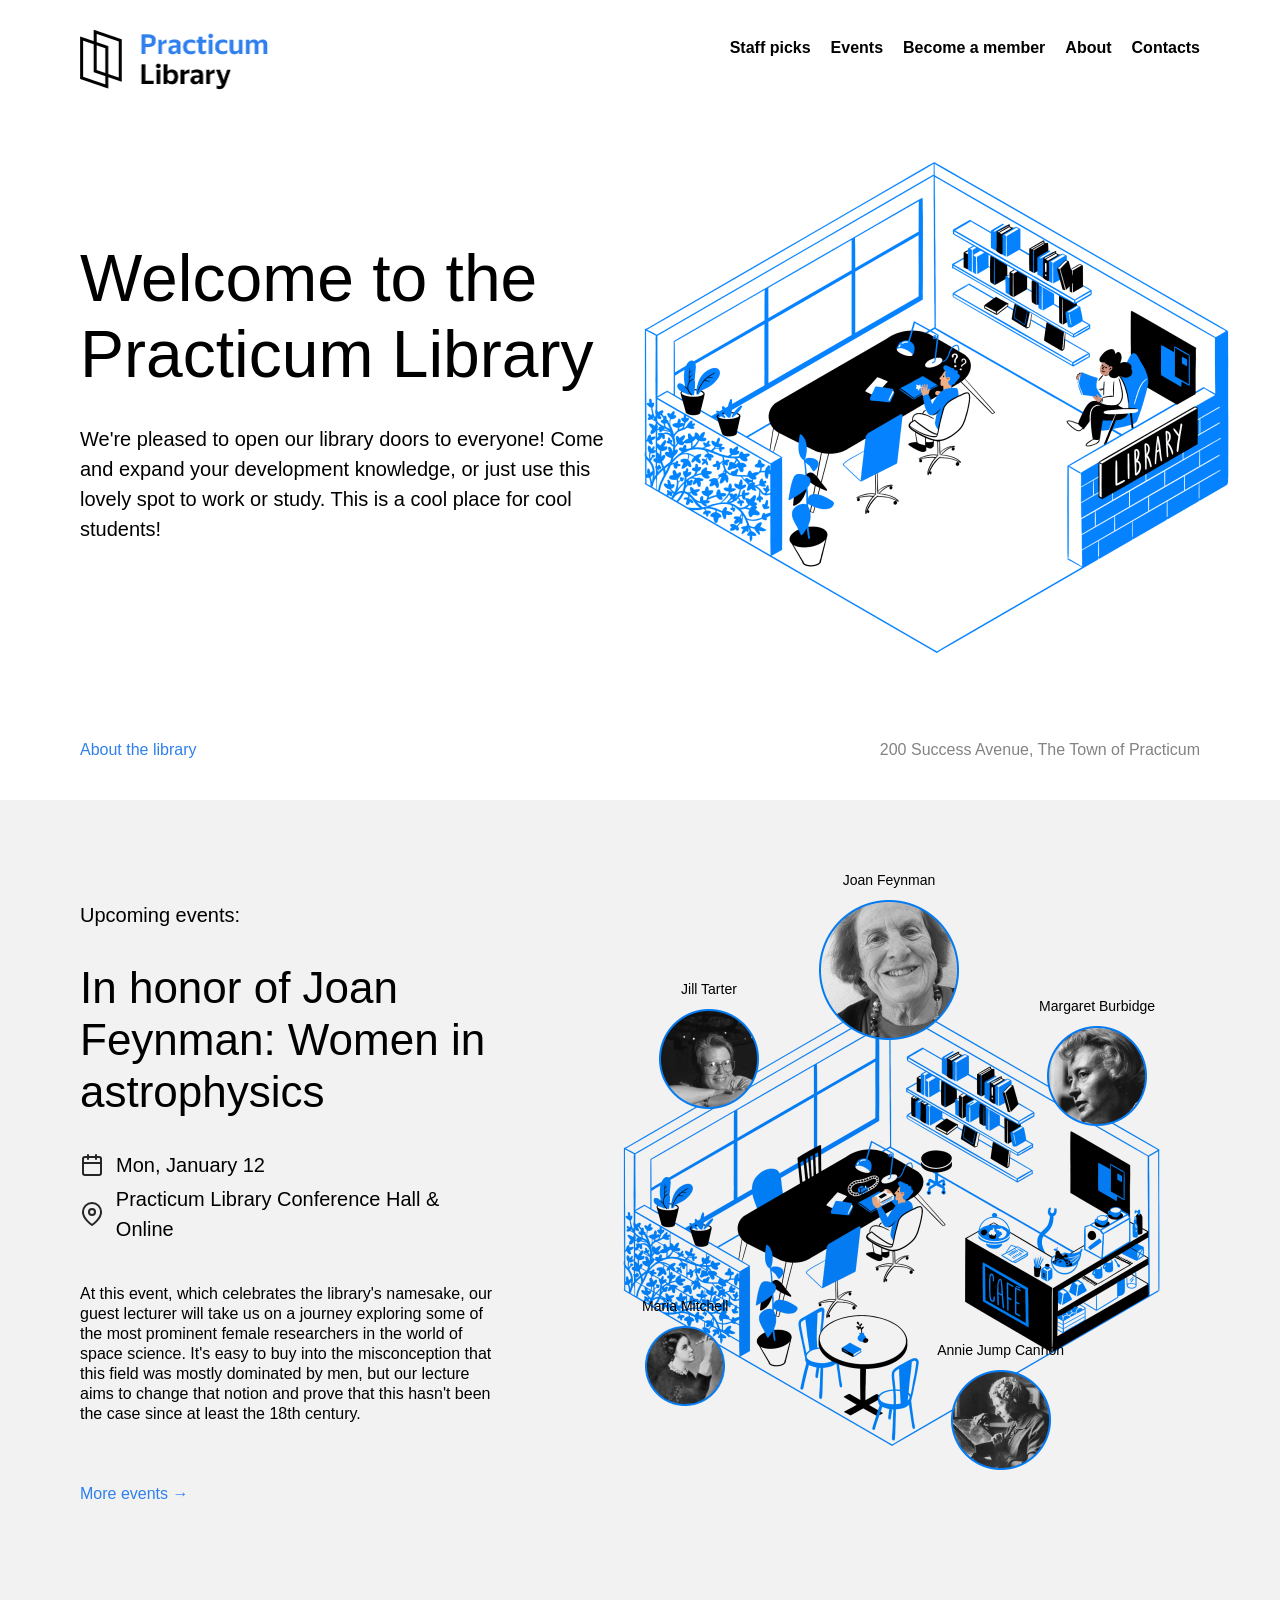
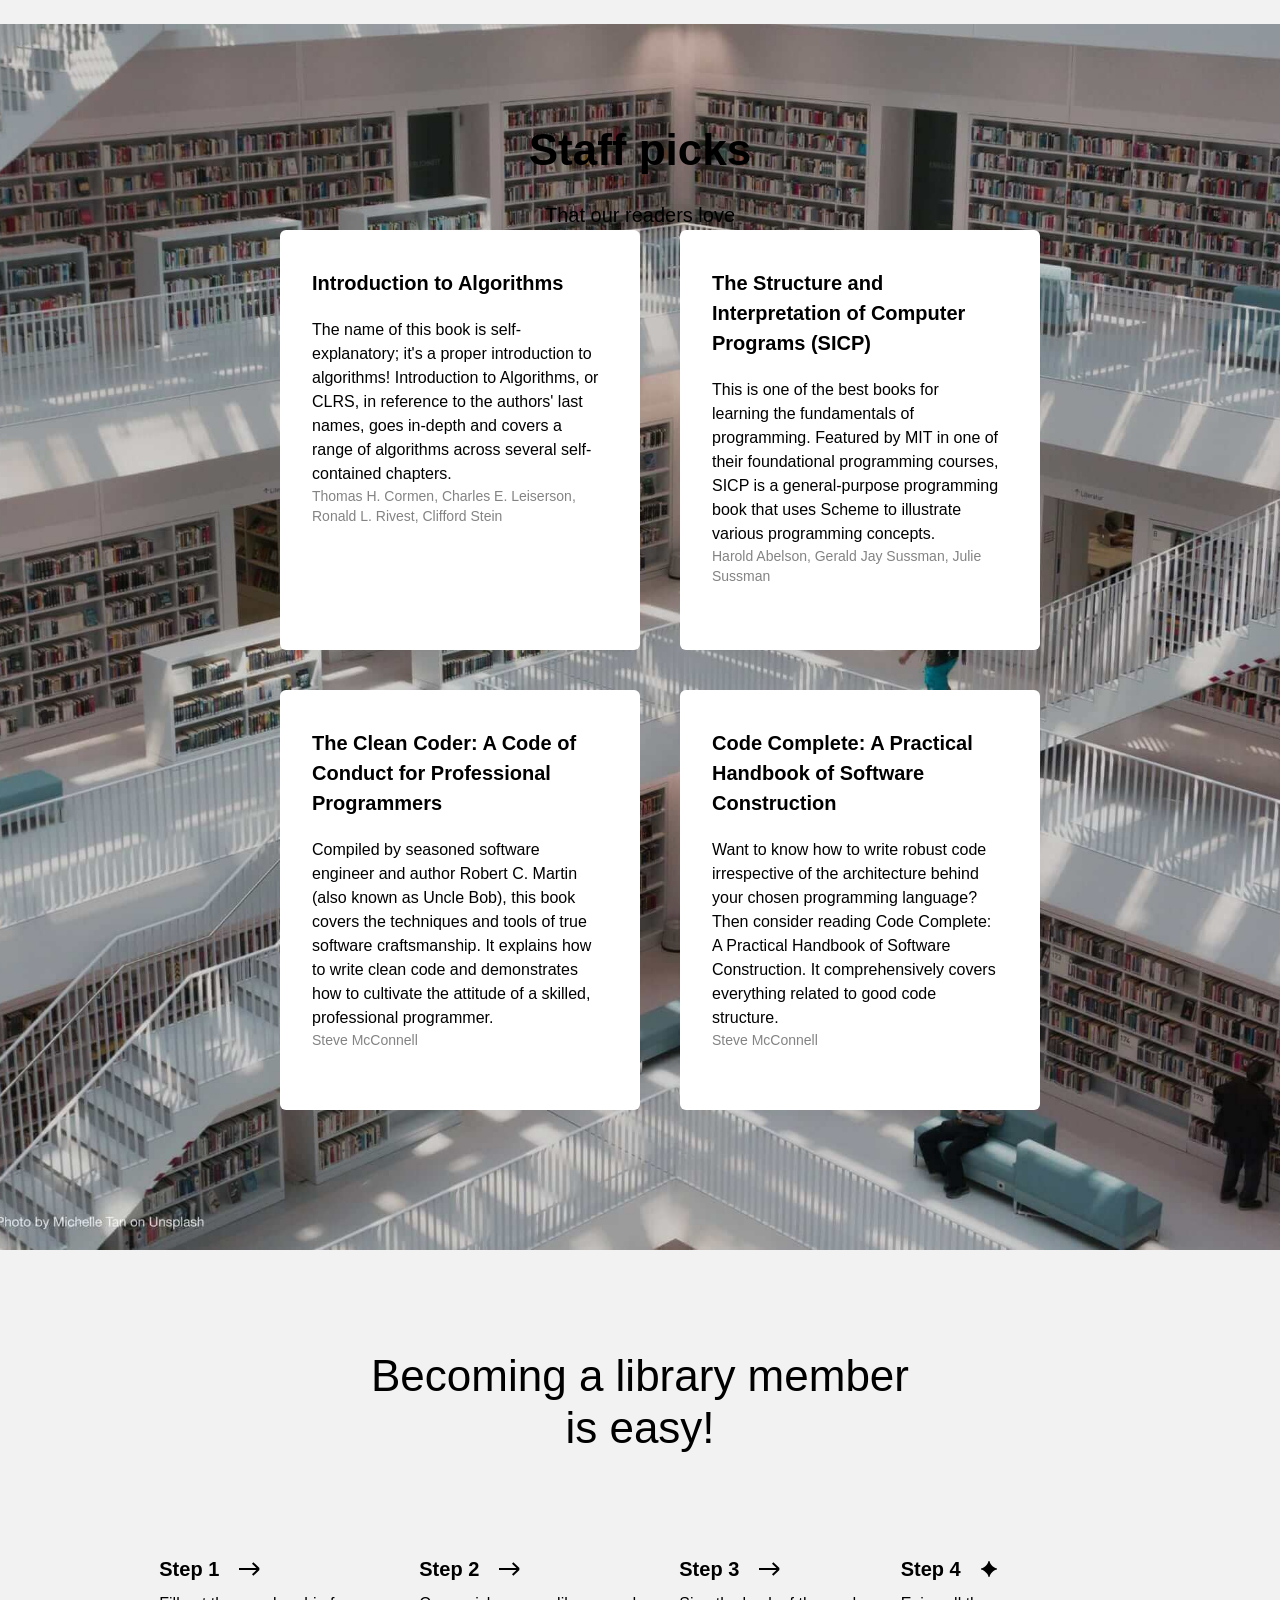
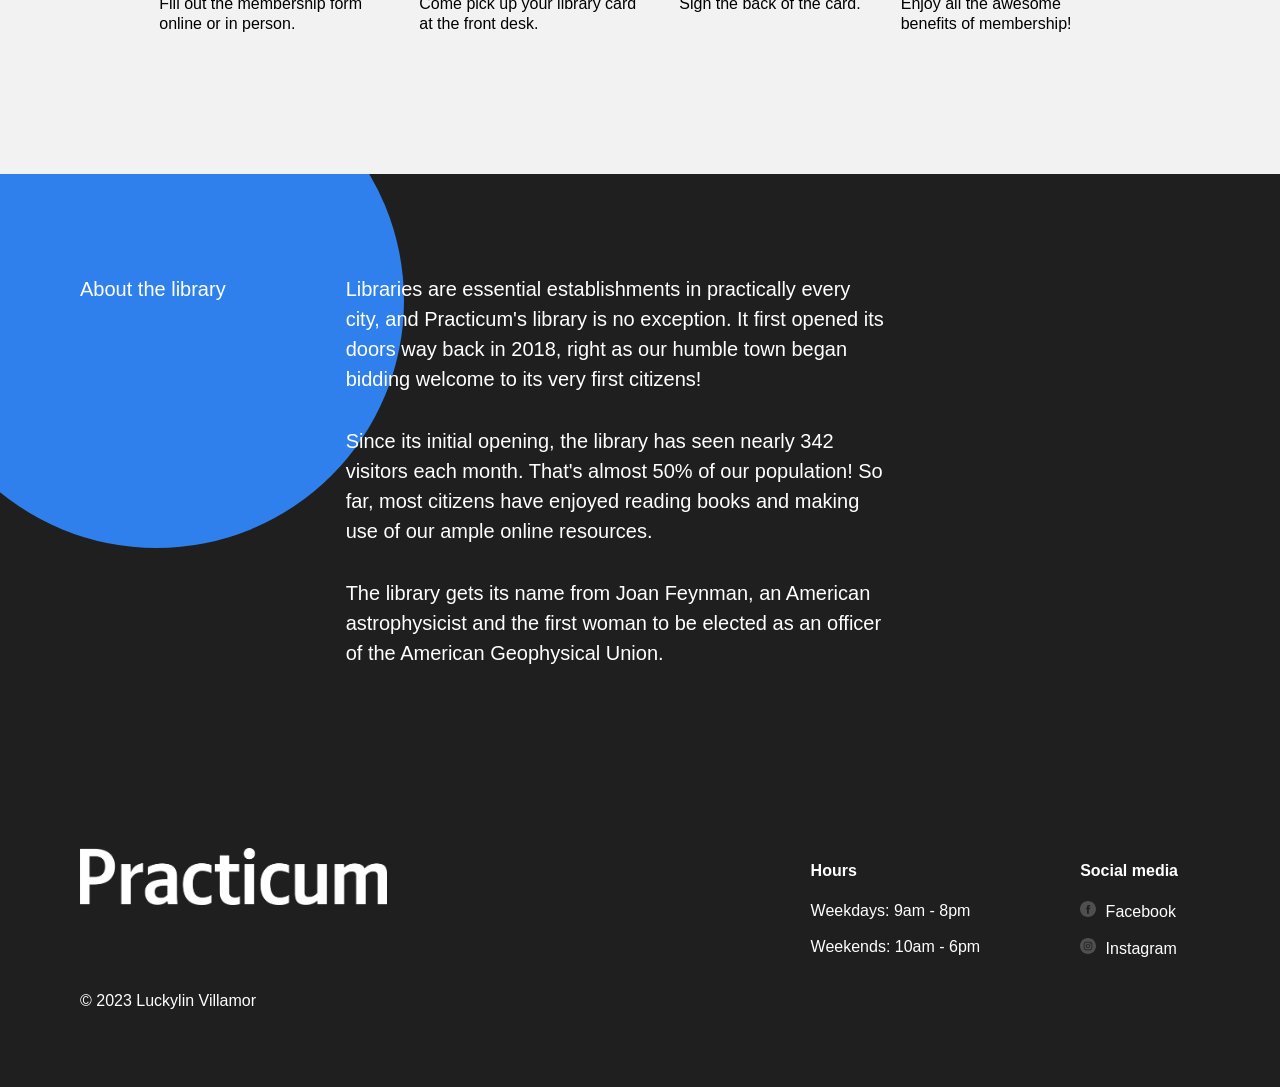
==== commit 2e5853c1: "Changes and redundancies made and removed" ====
--- a/index.html
+++ b/index.html
@@ -1,16 +1,15 @@
 <!DOCTYPE html>
 <html lang="en">
   <head>
+    <title>Practicum Library</title>
     <meta charset="UTF-8" />
     <meta name="viewport" content="width=device-width, initial-scale=1.0" />
-    <title>Practicum Library</title>
     <link rel="shortcut icon" href="favicon.ico" />
     <link rel="stylesheet" href="./styles/normalize.css" />
     <link rel="stylesheet" href="./styles/style.css" />
   </head>
 
   <body>
-    <!-- Wrap the entire page content in a new div with the page class. Remember to add the closing tag -->
     <div class="page">
       <header class="header">
         <nav class="nav">
@@ -19,7 +18,7 @@
             alt="Practicum Library Logo"
             class="nav__logo"
           />
-          <!-- Putting navigation links in a list is supposed to be the best practice of writing the semantic code since it allows screen readers to pause between each link instead of reading all the links as a sentence. -->
+
           <ul class="nav__links">
             <li>
               <a href="#staff-section" class="nav__link">Staff picks</a>
@@ -146,10 +145,7 @@
               />
             </div>
           </div>
-
-          <!-- Start creating the composition here -->
         </section>
-
         <section class="staff">
           <h2 class="staff__title" id="staff-section">Staff picks</h2>
           <p class="staff__subtitle">That our readers love</p>
--- a/styles/style.css
+++ b/styles/style.css
@@ -261,7 +261,6 @@
   margin: 0;
 }
 
-/* Add the CSS rule for your new class here. Make sure to place it before .card: parents should precede their children */
 .staff__cards {
   max-width: 760px;
   max-height: 880px;
@@ -286,7 +285,7 @@
   height: 100%;
   display: flex;
   flex-direction: column;
-  margin-top: 6;
+  margin-top: 6px;
 }
 
 .card__title {
@@ -373,7 +372,6 @@
   font-weight: 500;
   z-index: 2;
   max-width: 154px;
-  align-items: flex start;
   position: relative;
 }
 
@@ -432,7 +430,6 @@
 }
 
 .footer__list {
-  /* The code below removes the default browser styles for lists */
   list-style-type: none;
   padding: 0;
   margin: 0;
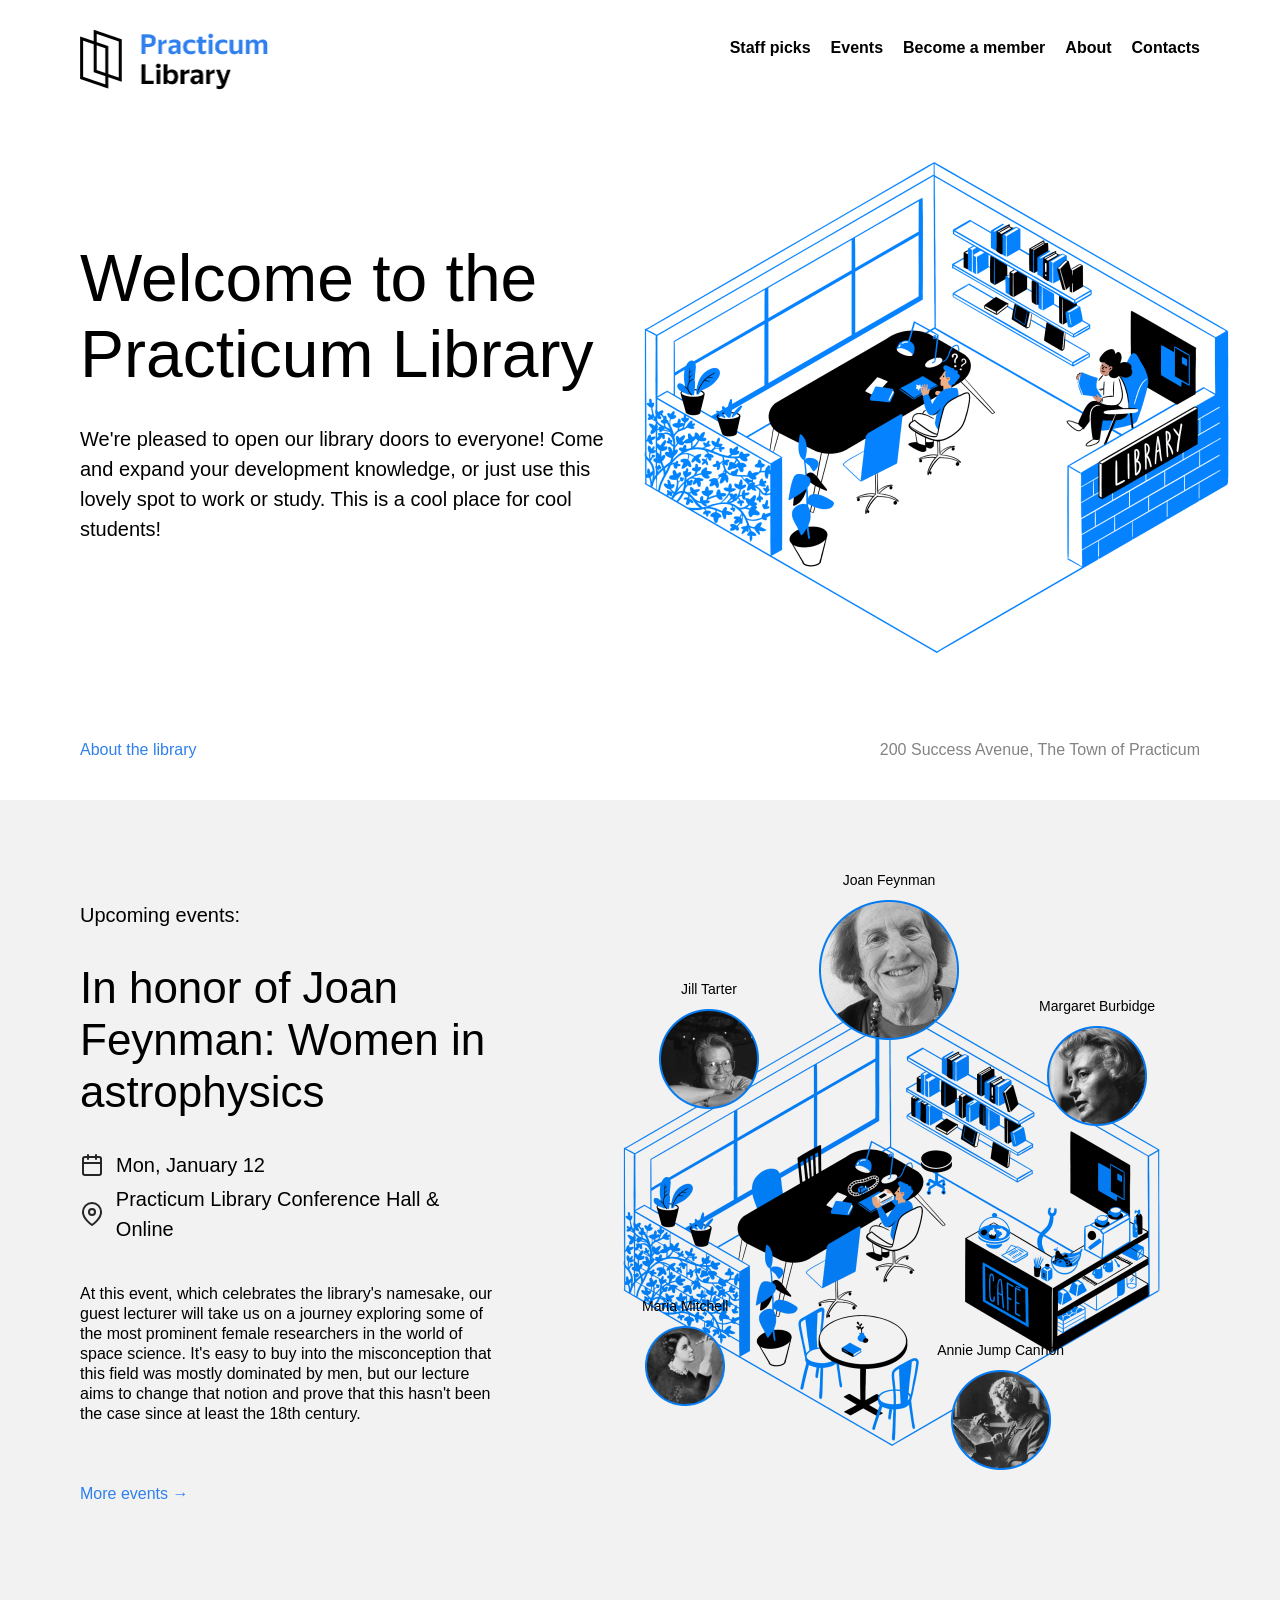
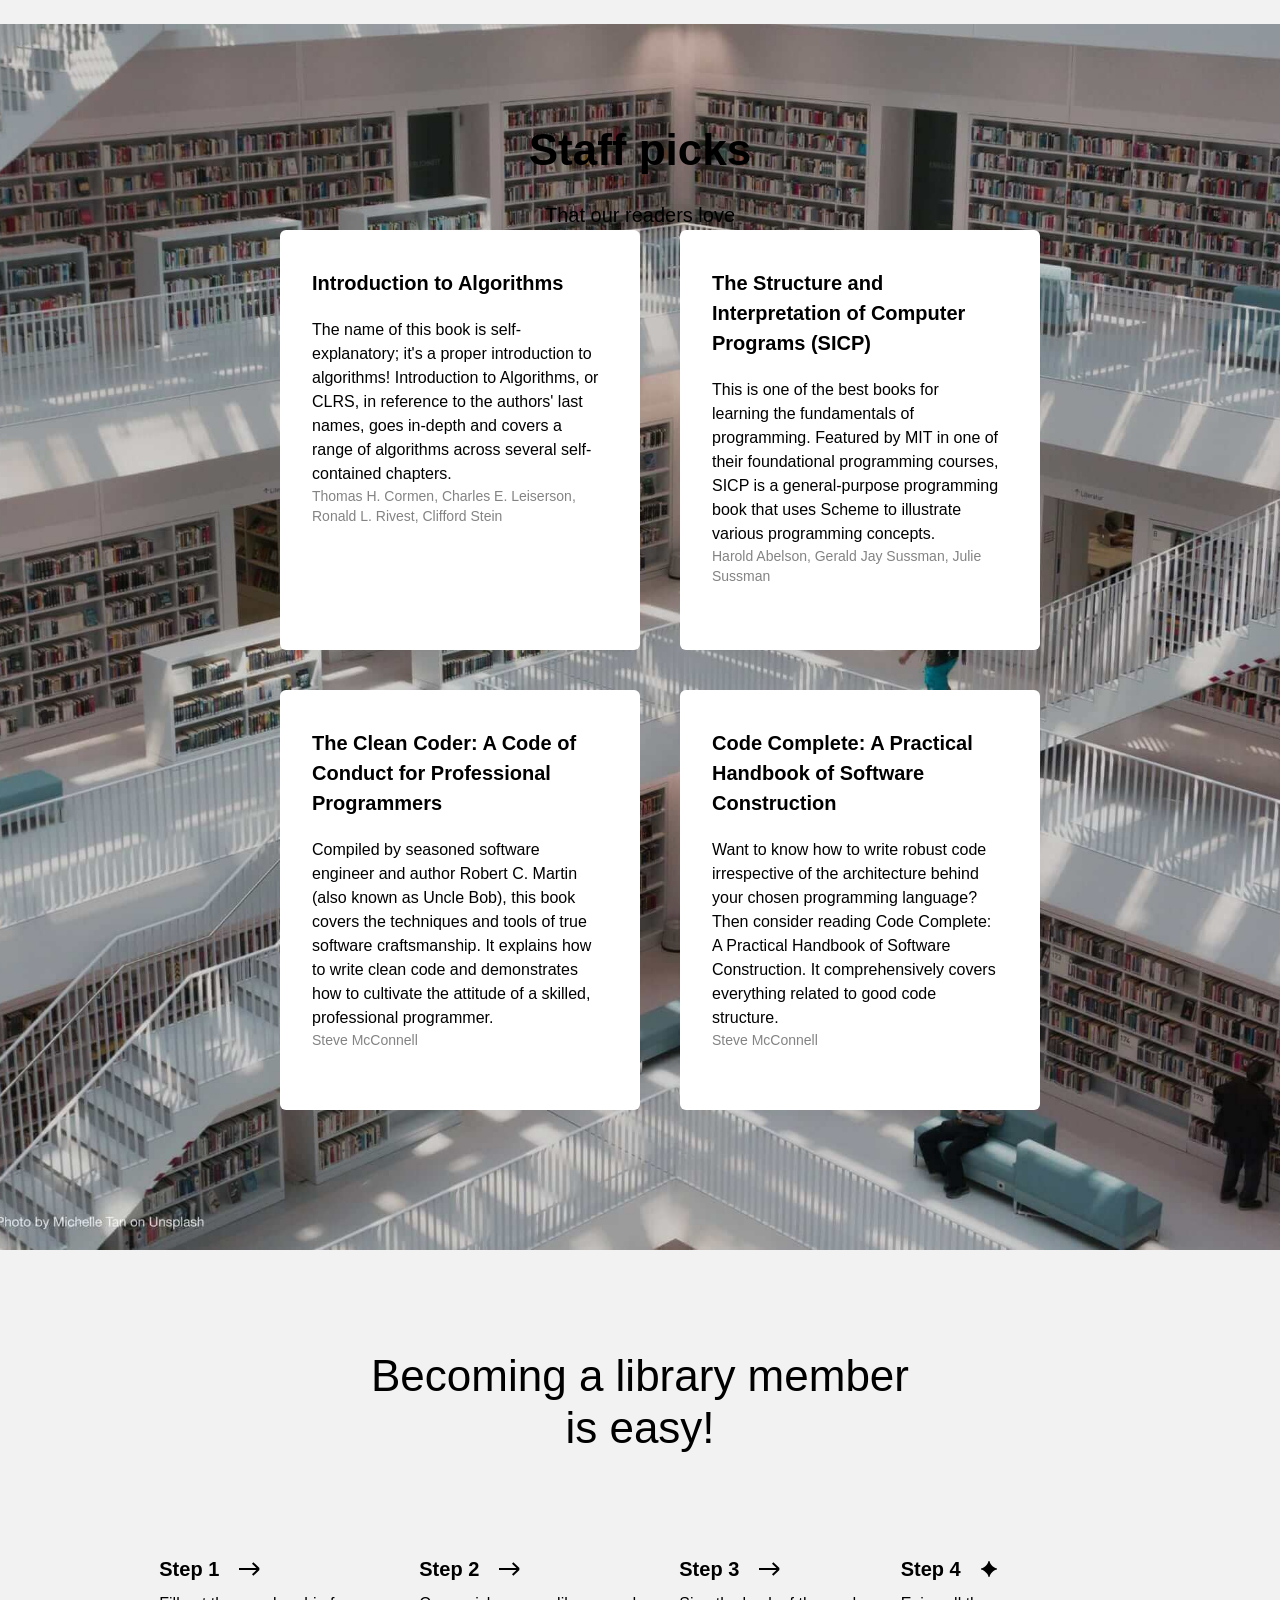
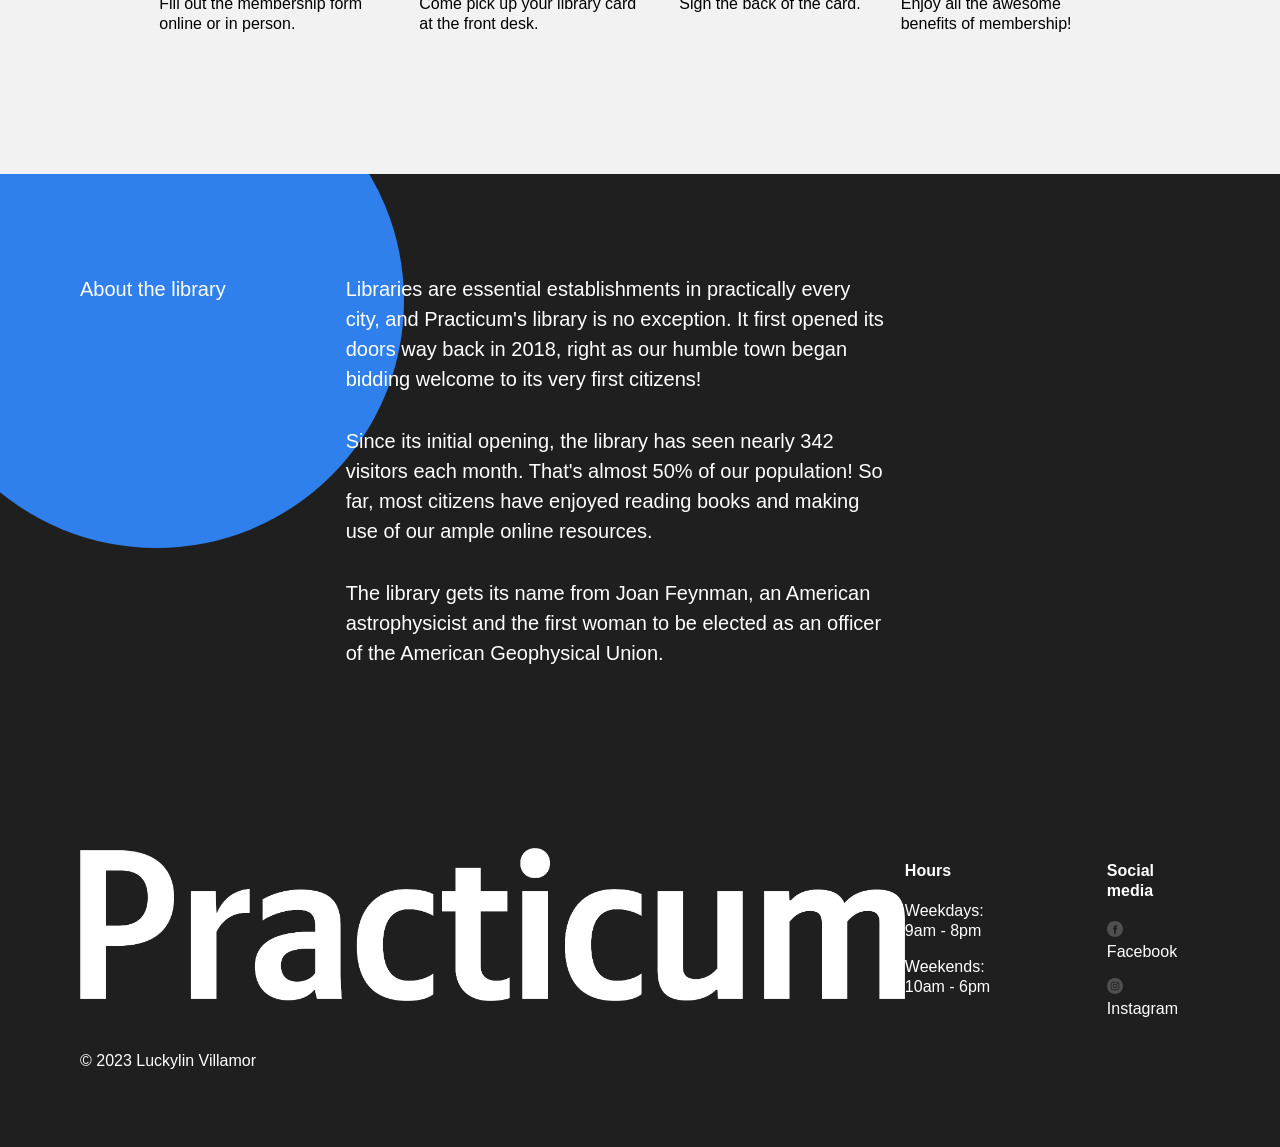
==== commit 4ce8228d: "footer logo size css change" ====
--- a/index.html
+++ b/index.html
@@ -319,7 +319,7 @@
               <li class="footer__list-item">Weekends: 10am - 6pm</li>
             </ul>
           </div>
-          <div class="footer__column">
+          <div class="footer__column footer__column_cotent_social">
             <h2 class="footer__column-heading">Social media</h2>
             <ul class="footer__list">
               <li class="footer__list-item">
--- a/styles/style.css
+++ b/styles/style.css
@@ -426,7 +426,7 @@
 }
 
 .footer__logo {
-  height: 57px;
+  height: 153px;
 }
 
 .footer__list {
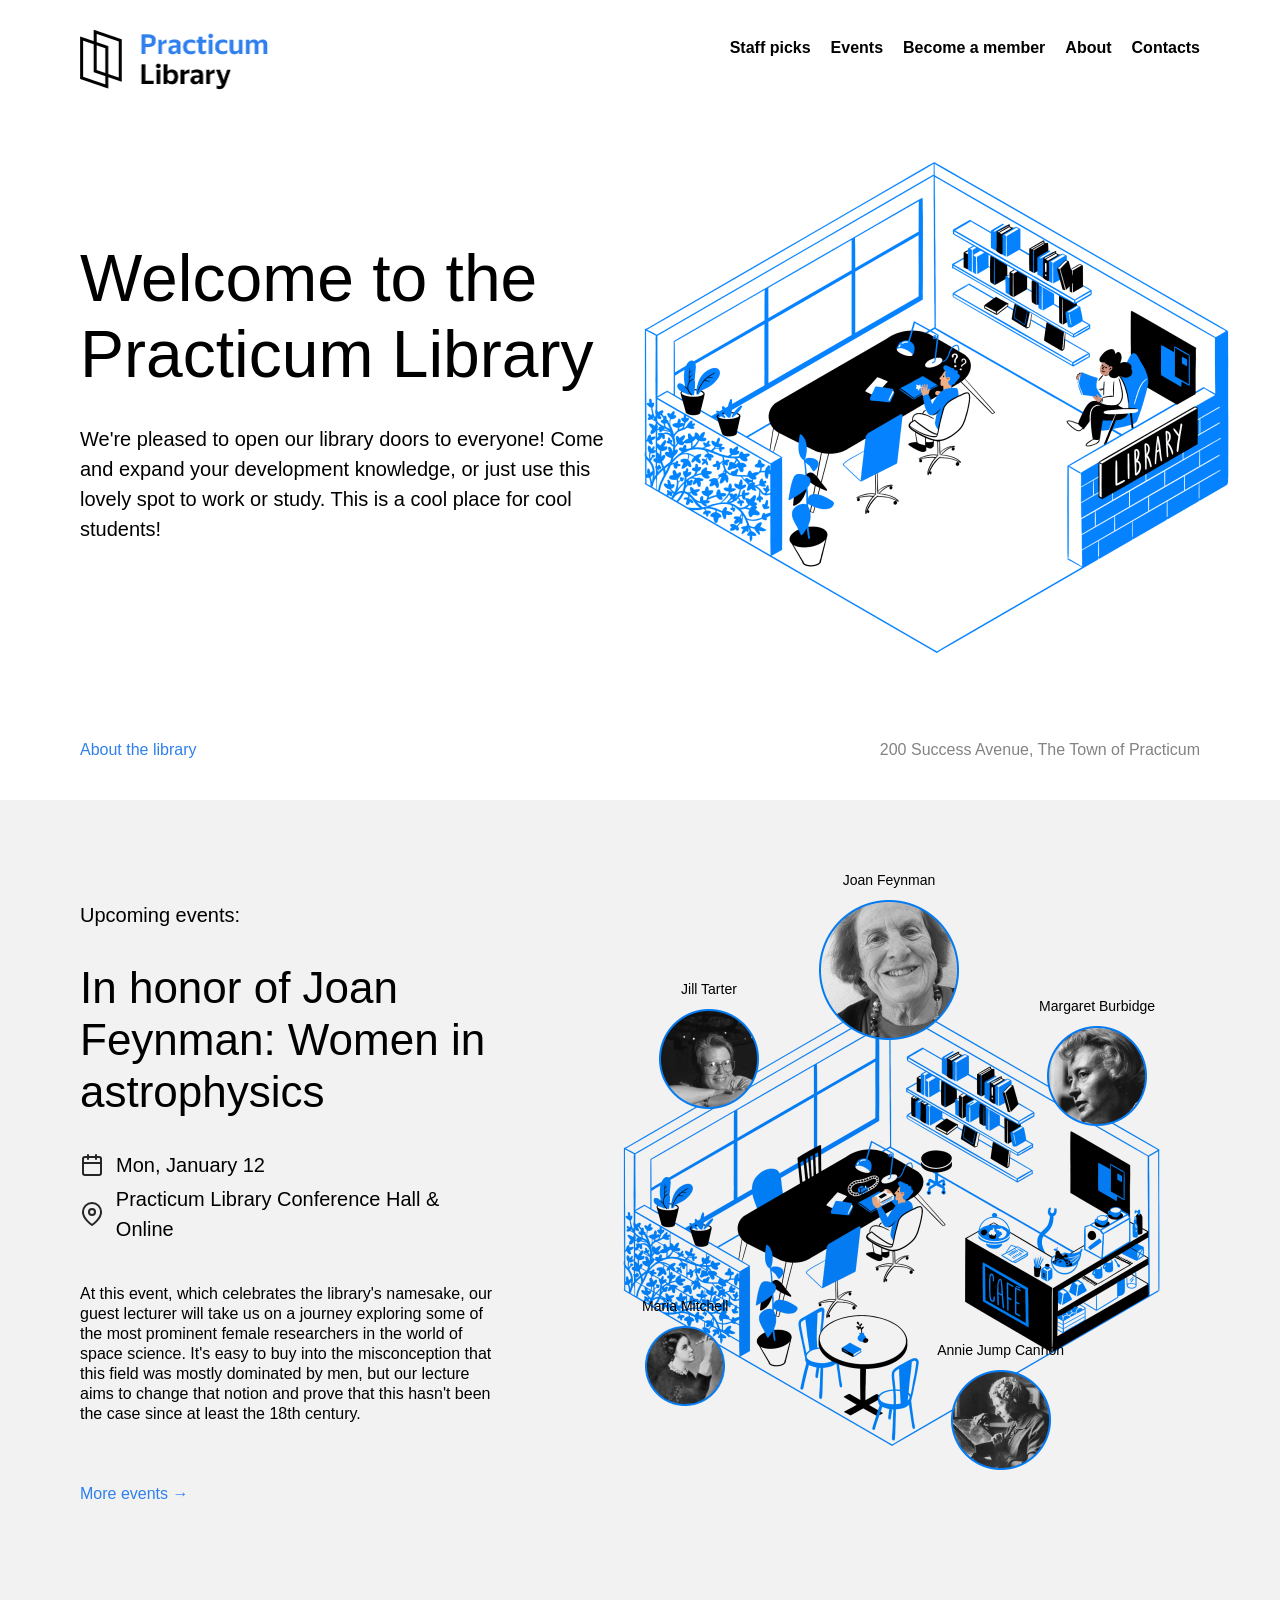
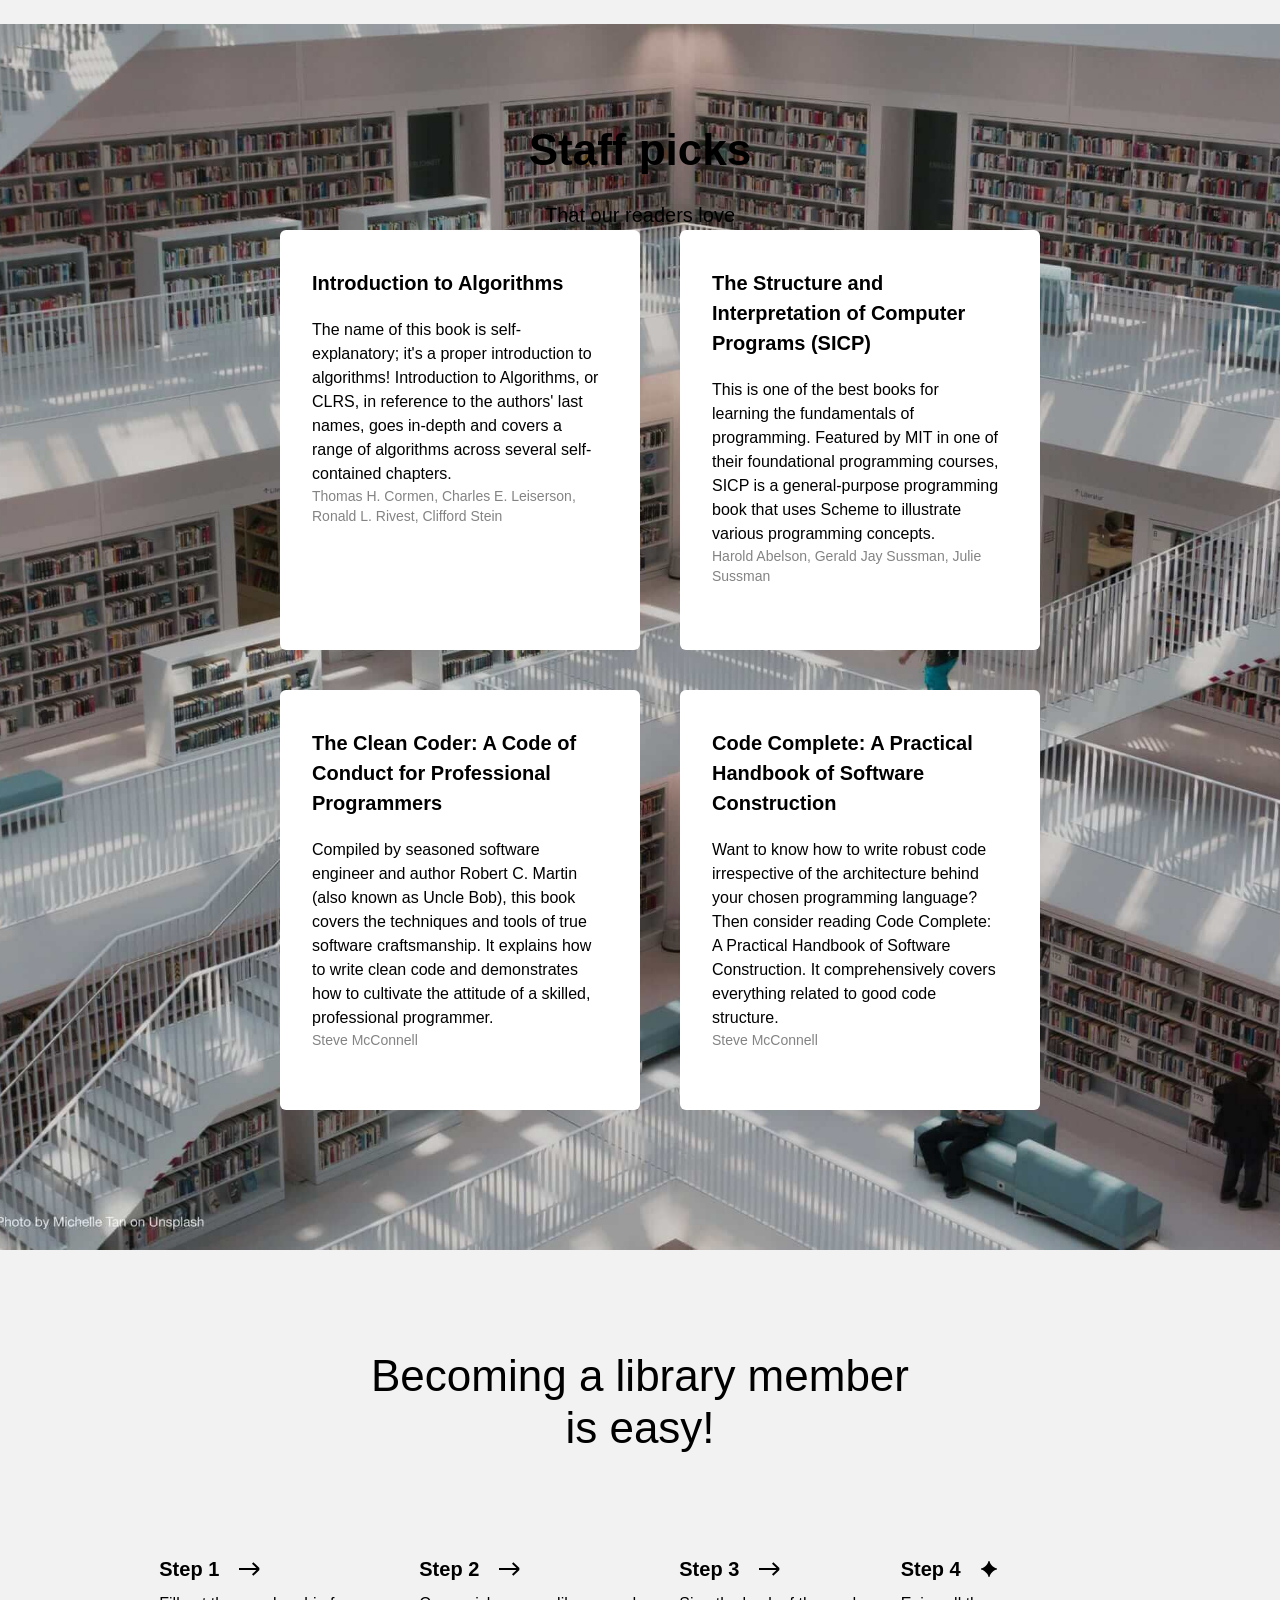
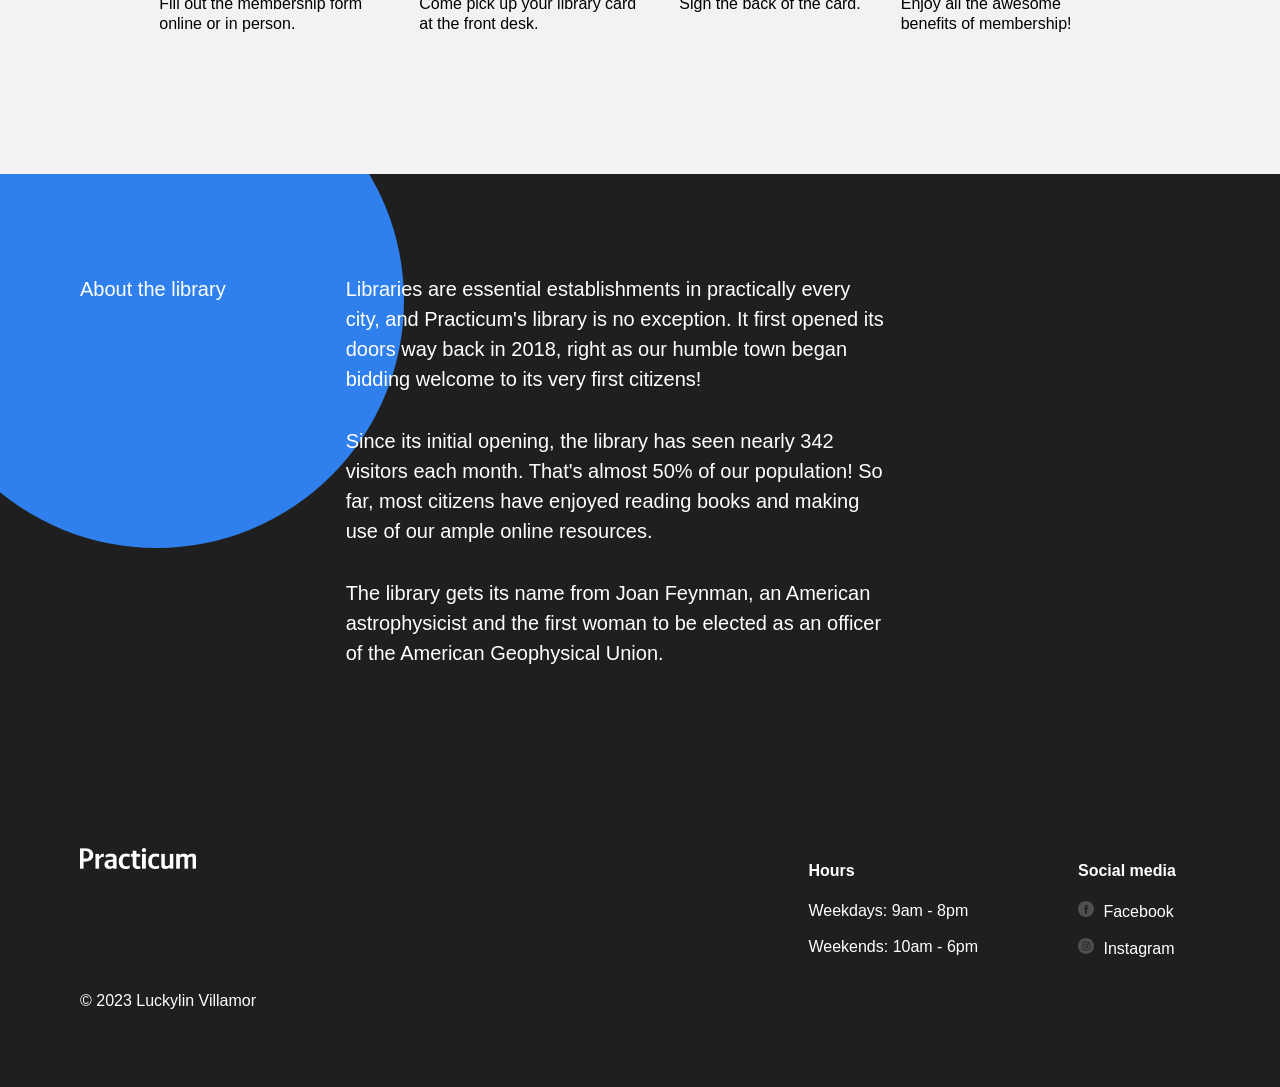
==== commit 5c357594: "Footer logo different brief change" ====
--- a/index.html
+++ b/index.html
@@ -319,7 +319,7 @@
               <li class="footer__list-item">Weekends: 10am - 6pm</li>
             </ul>
           </div>
-          <div class="footer__column footer__column_cotent_social">
+          <div class="footer__column footer__column_content_social">
             <h2 class="footer__column-heading">Social media</h2>
             <ul class="footer__list">
               <li class="footer__list-item">
--- a/styles/style.css
+++ b/styles/style.css
@@ -426,7 +426,8 @@
 }
 
 .footer__logo {
-  height: 153px;
+  height: 21px;
+  width: 116px;
 }
 
 .footer__list {
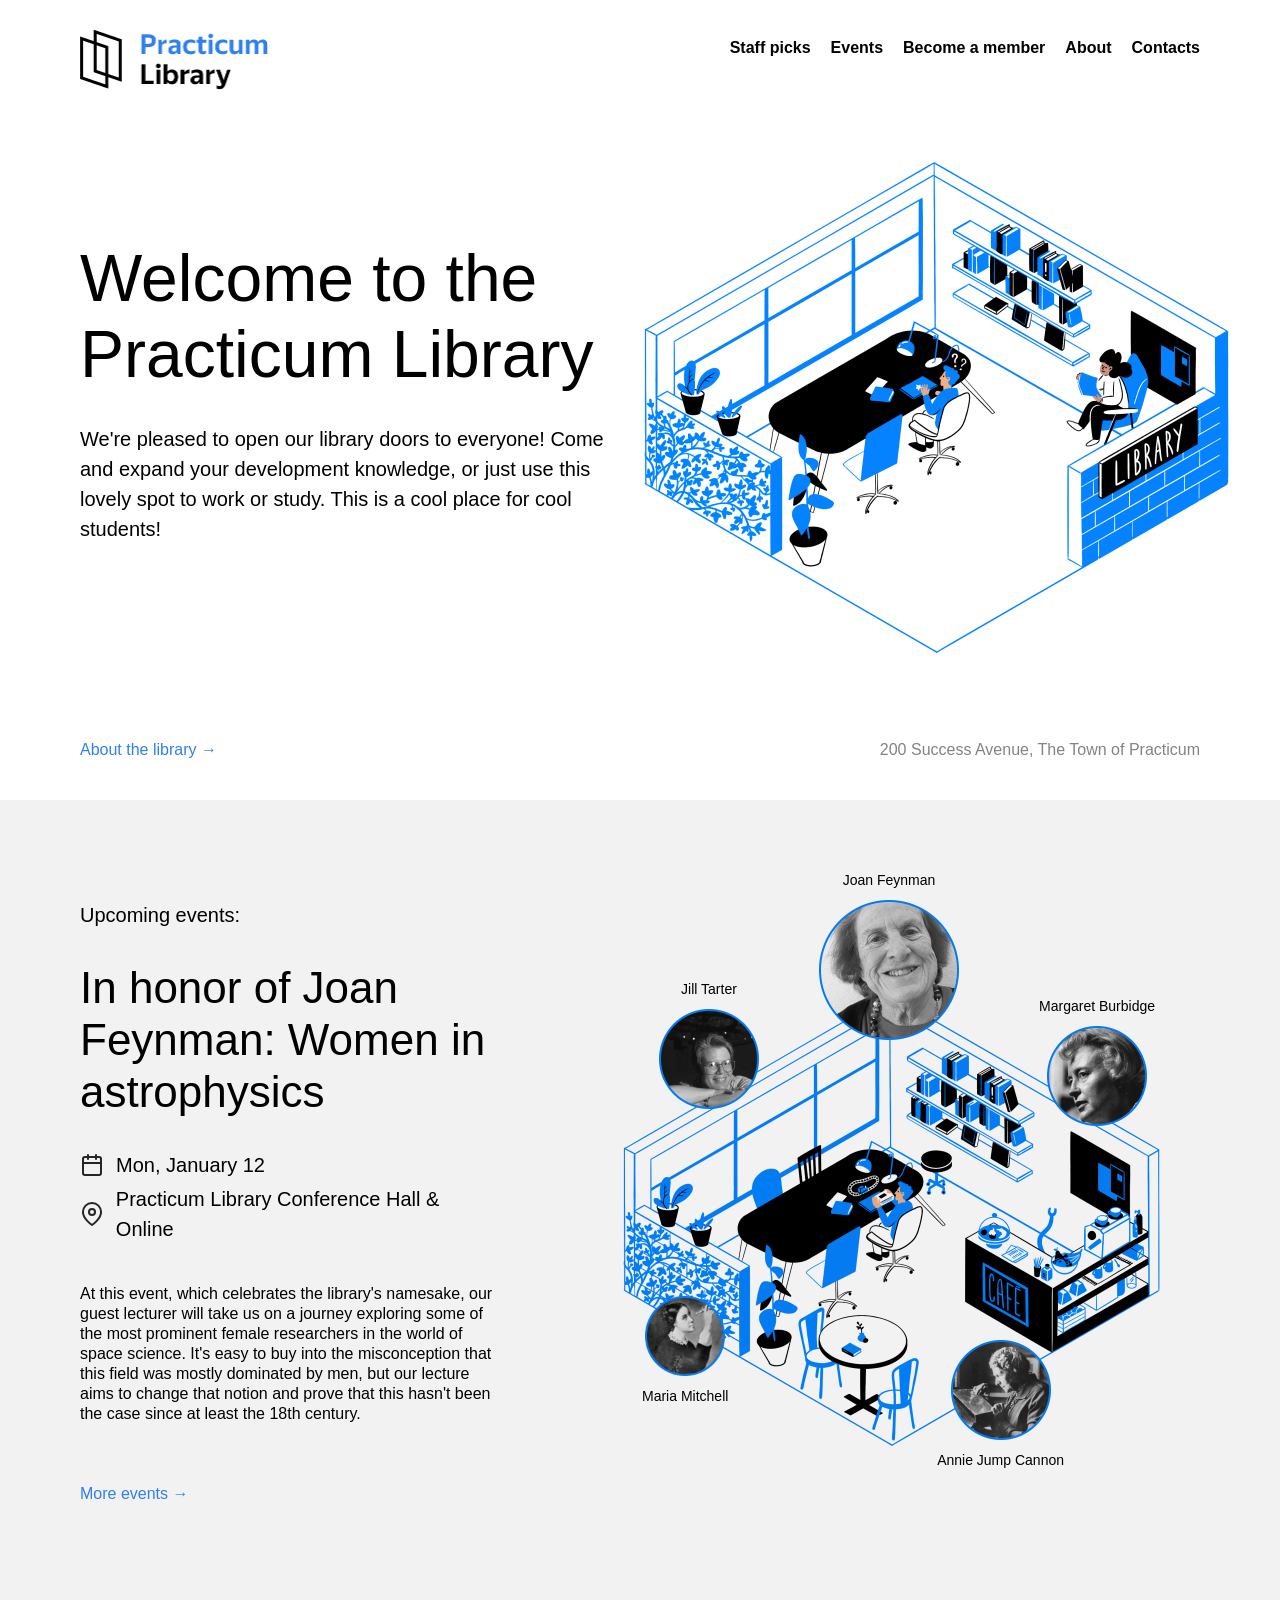
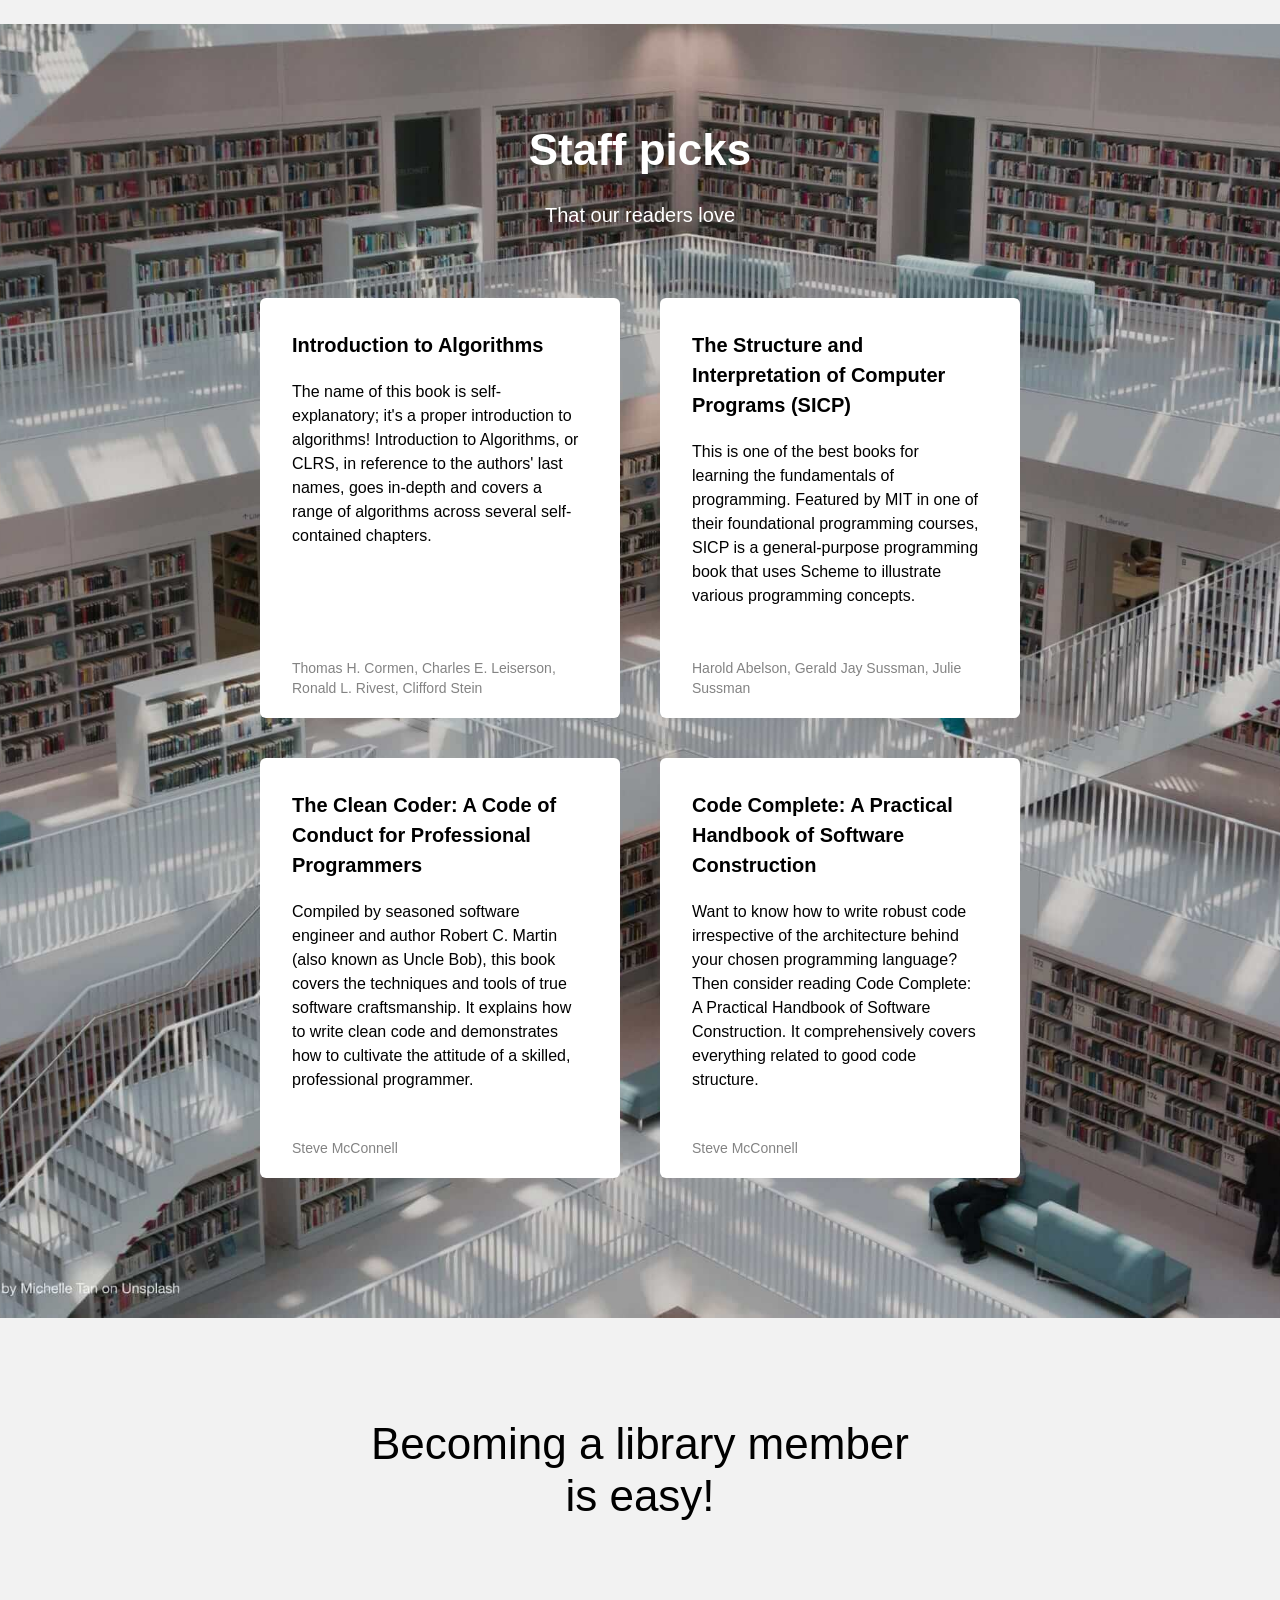
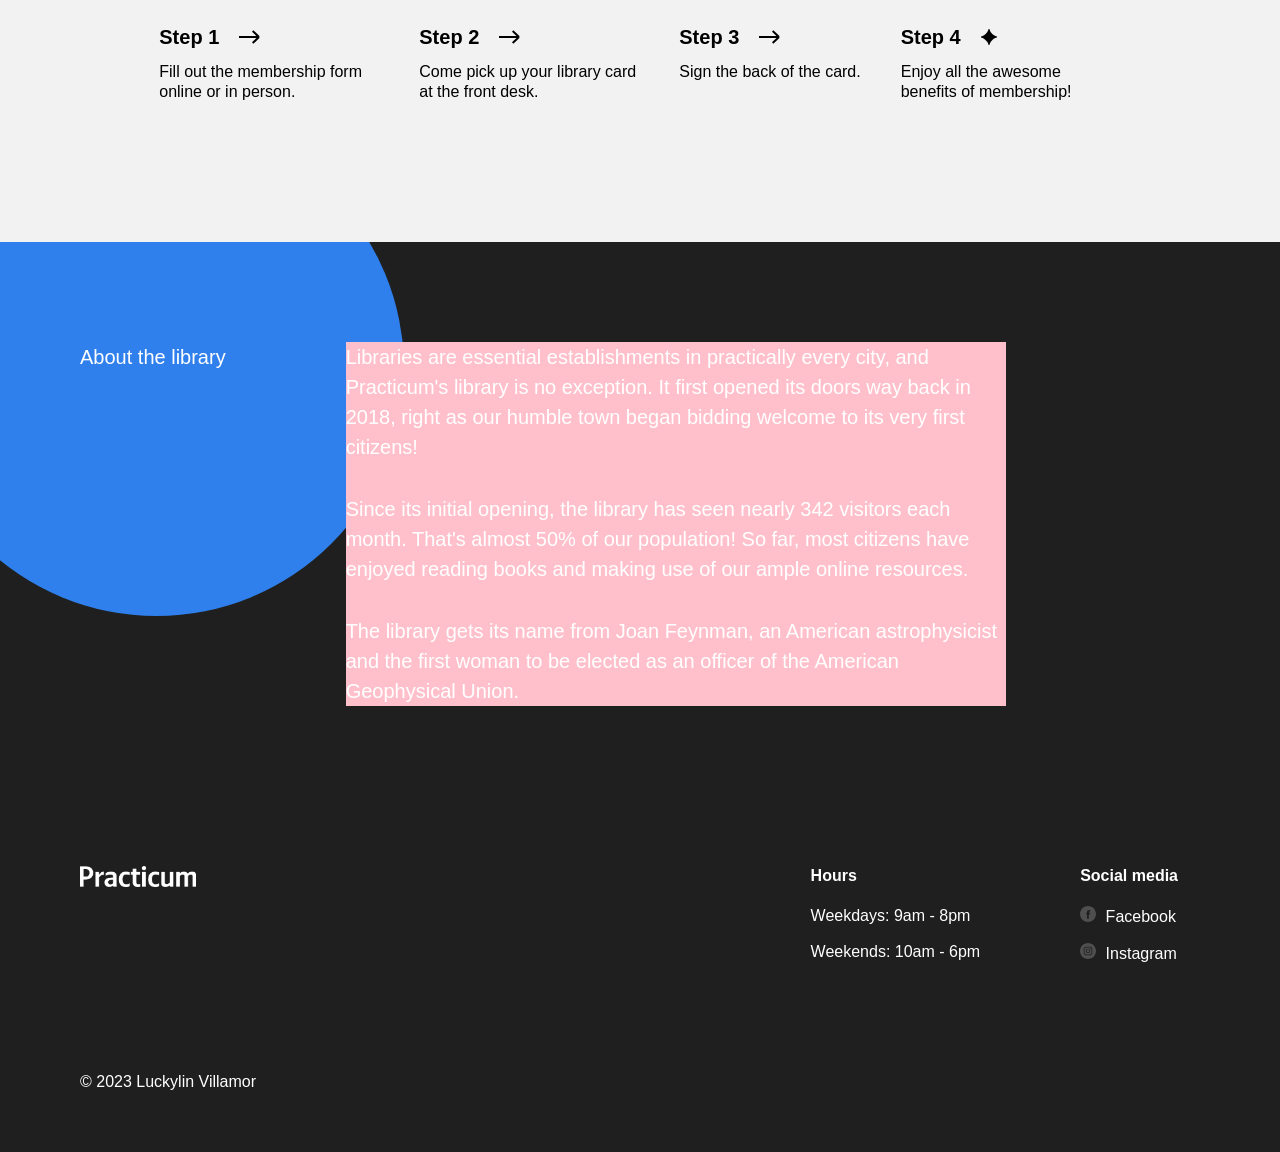
==== commit e9658dae: "2nd eval corrections made" ====
--- a/index.html
+++ b/index.html
@@ -53,7 +53,7 @@
         />
 
         <div class="header__footer">
-          <a class="header__link">About the library</a>
+          <a href="#" class="header__link">About the library &rarr;</a>
           <p class="header__address">
             200 Success Avenue, The Town of Practicum
           </p>
@@ -119,21 +119,21 @@
             </div>
 
             <div class="person person_name_cannon">
-              <p class="person__caption">Annie Jump Cannon</p>
               <img
                 src="images/person_cannon.png"
                 alt="Photo of Annie Jump Cannon"
                 class="person__image person__image_size_m"
               />
+              <p class="person__caption">Annie Jump Cannon</p>
             </div>
 
             <div class="person person_name_mitchell">
-              <p class="person__caption">Maria Mitchell</p>
               <img
                 src="images/person_mitchell.png"
                 alt="Photo of Maria Mitchell"
                 class="person__image person__image_size_s"
               />
+              <p class="person__caption">Maria Mitchell</p>
             </div>
 
             <div class="person person_name_tarter">
@@ -287,7 +287,7 @@
               way back in 2018, right as our humble town began bidding welcome
               to its very first citizens!
             </p>
-            <p class="about__paragraph about__paragraph_second">
+            <p class="about__paragraph">
               Since its initial opening, the library has seen nearly 342
               visitors each month. That's almost 50% of our population! So far,
               most citizens have enjoyed reading books and making use of our
@@ -320,7 +320,9 @@
             </ul>
           </div>
           <div class="footer__column footer__column_content_social">
-            <h2 class="footer__column-heading">Social media</h2>
+            <h2 class="footer__column-heading" id="footer-contacts">
+              Social media
+            </h2>
             <ul class="footer__list">
               <li class="footer__list-item">
                 <a class="footer__column-link" href="#">
--- a/styles/style.css
+++ b/styles/style.css
@@ -188,25 +188,21 @@
 }
 
 .person_name_feynman {
-  position: absolute;
   top: -30px;
   left: 319px;
 }
 
 .person_name_burbidge {
-  position: absolute;
   top: 96px;
   right: 125px;
 }
 
 .person_name_cannon {
-  position: absolute;
   bottom: 18px;
   right: 216px;
 }
 
 .person_name_mitchell {
-  position: absolute;
   left: 142px;
   bottom: 82px;
 }
@@ -251,6 +247,7 @@
   font-size: 44px;
   line-height: 52px;
   margin: 0 0 24px;
+  color: #ffffff;
 }
 
 .staff__subtitle {
@@ -259,16 +256,18 @@
   line-height: 30px;
   font-weight: 400;
   margin: 0;
+  color: #ffffff;
+  margin-bottom: 68px;
 }
 
 .staff__cards {
   max-width: 760px;
-  max-height: 880px;
   display: flex;
   flex-wrap: wrap;
   gap: 40px;
   margin: auto;
   list-style-type: none;
+  padding-left: 0;
 }
 
 .card {
@@ -285,7 +284,6 @@
   height: 100%;
   display: flex;
   flex-direction: column;
-  margin-top: 6px;
 }
 
 .card__title {
@@ -303,10 +301,10 @@
 
 .card__footer {
   margin: 0;
-  margin-top: 0;
   font-size: 14px;
   line-height: 20px;
   color: #838383;
+  margin-top: auto;
 }
 
 .membership {
@@ -382,15 +380,18 @@
   max-width: 660px;
   z-index: 3;
   position: relative;
+  margin-left: 120px;
+  background-color: pink;
+  margin-bottom: auto;
 }
 
 .about__paragraph {
   margin-top: 0;
-  margin-left: 120px;
-}
-.about__paragraph_second {
-  margin-top: 32px;
   margin-bottom: 32px;
+}
+
+.about__paragraph:last-child {
+  margin-bottom: 0 !important;
 }
 
 .about__circle {
@@ -421,10 +422,6 @@
   margin-right: 100px;
 }
 
-.footer__column_content_social {
-  width: 100px;
-}
-
 .footer__logo {
   height: 21px;
   width: 116px;
@@ -441,7 +438,10 @@
   font-size: 16px;
   line-height: 20px;
   color: white;
-  margin-bottom: 16px;
+}
+
+.footer__list-item:last-of-type {
+  margin-top: 16px;
 }
 
 .footer__column-heading {
@@ -449,6 +449,7 @@
   line-height: 20px;
   color: white;
   margin-bottom: 20px;
+  margin-top: auto;
 }
 
 .footer__column-link {
@@ -472,4 +473,6 @@
   font-size: 16px;
   line-height: 20px;
   color: white;
-}
+  margin-top: 108px;
+  margin-bottom: 0px;
+}
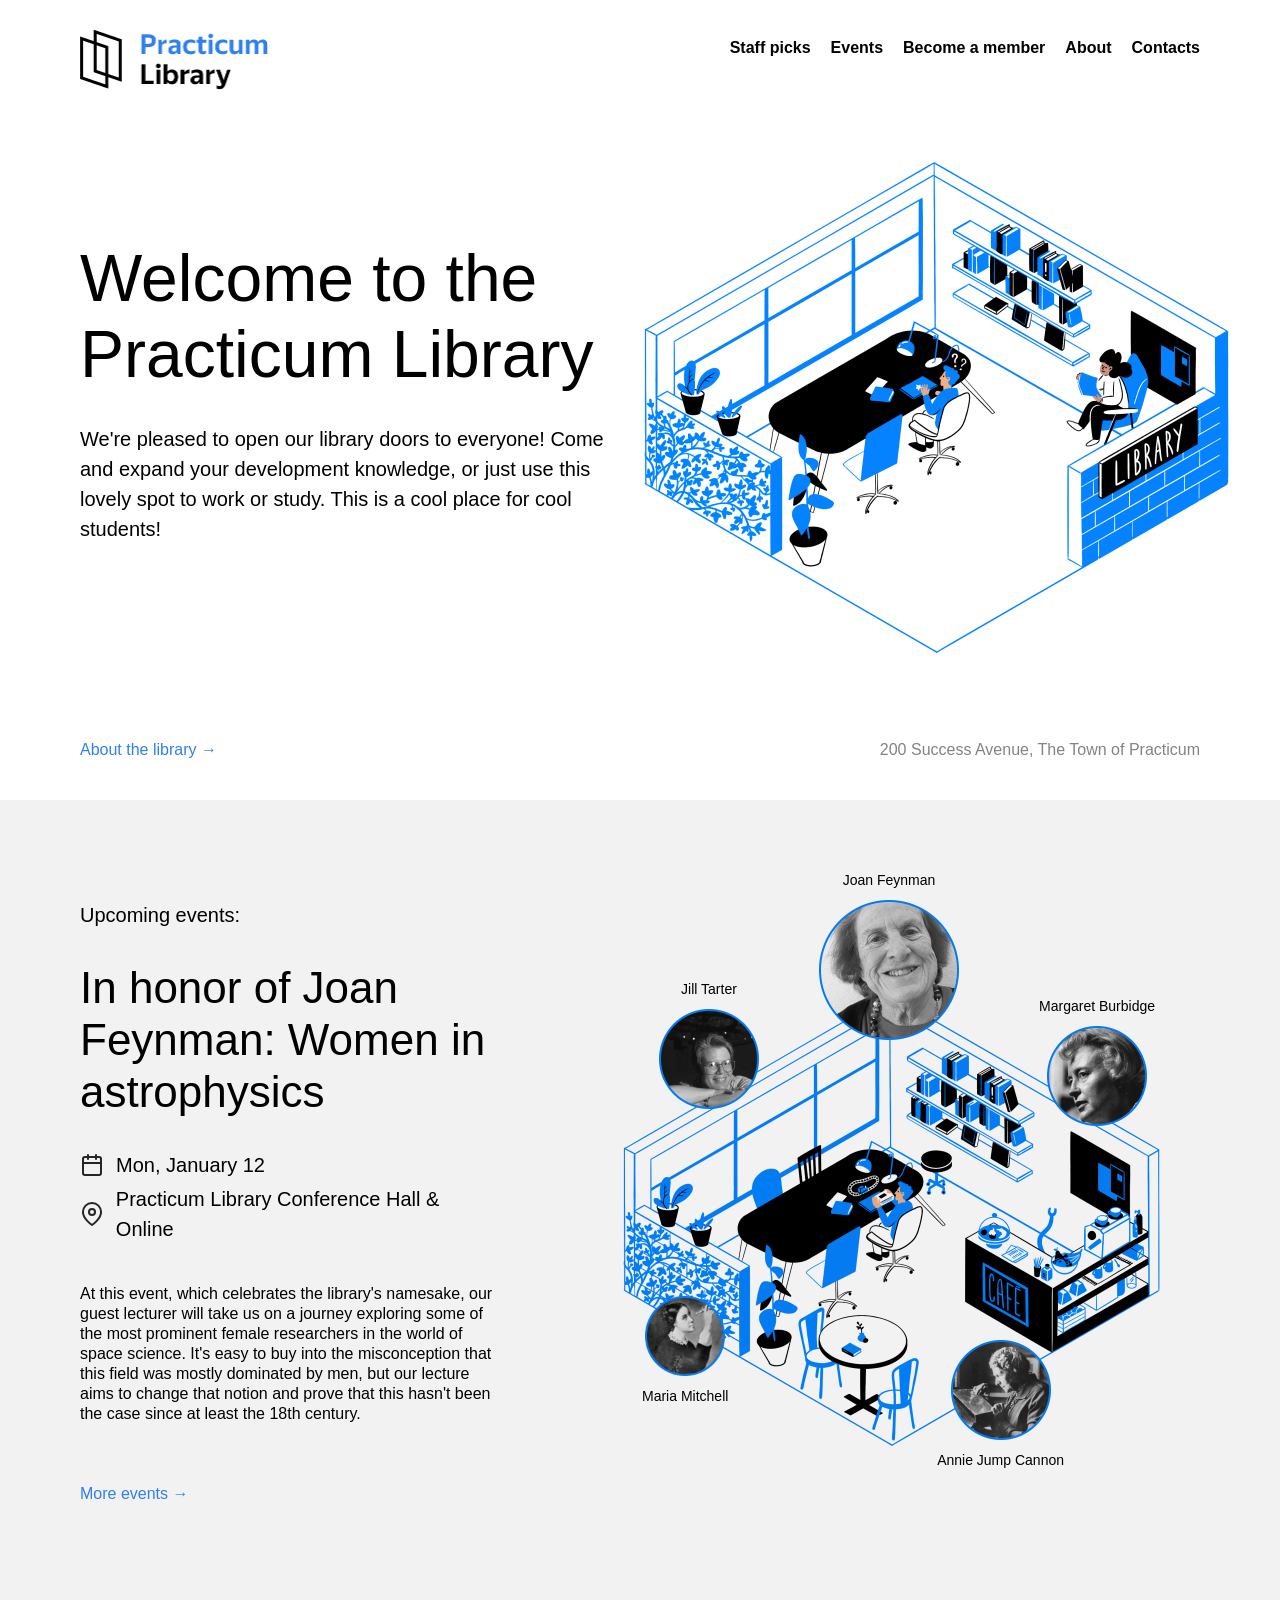
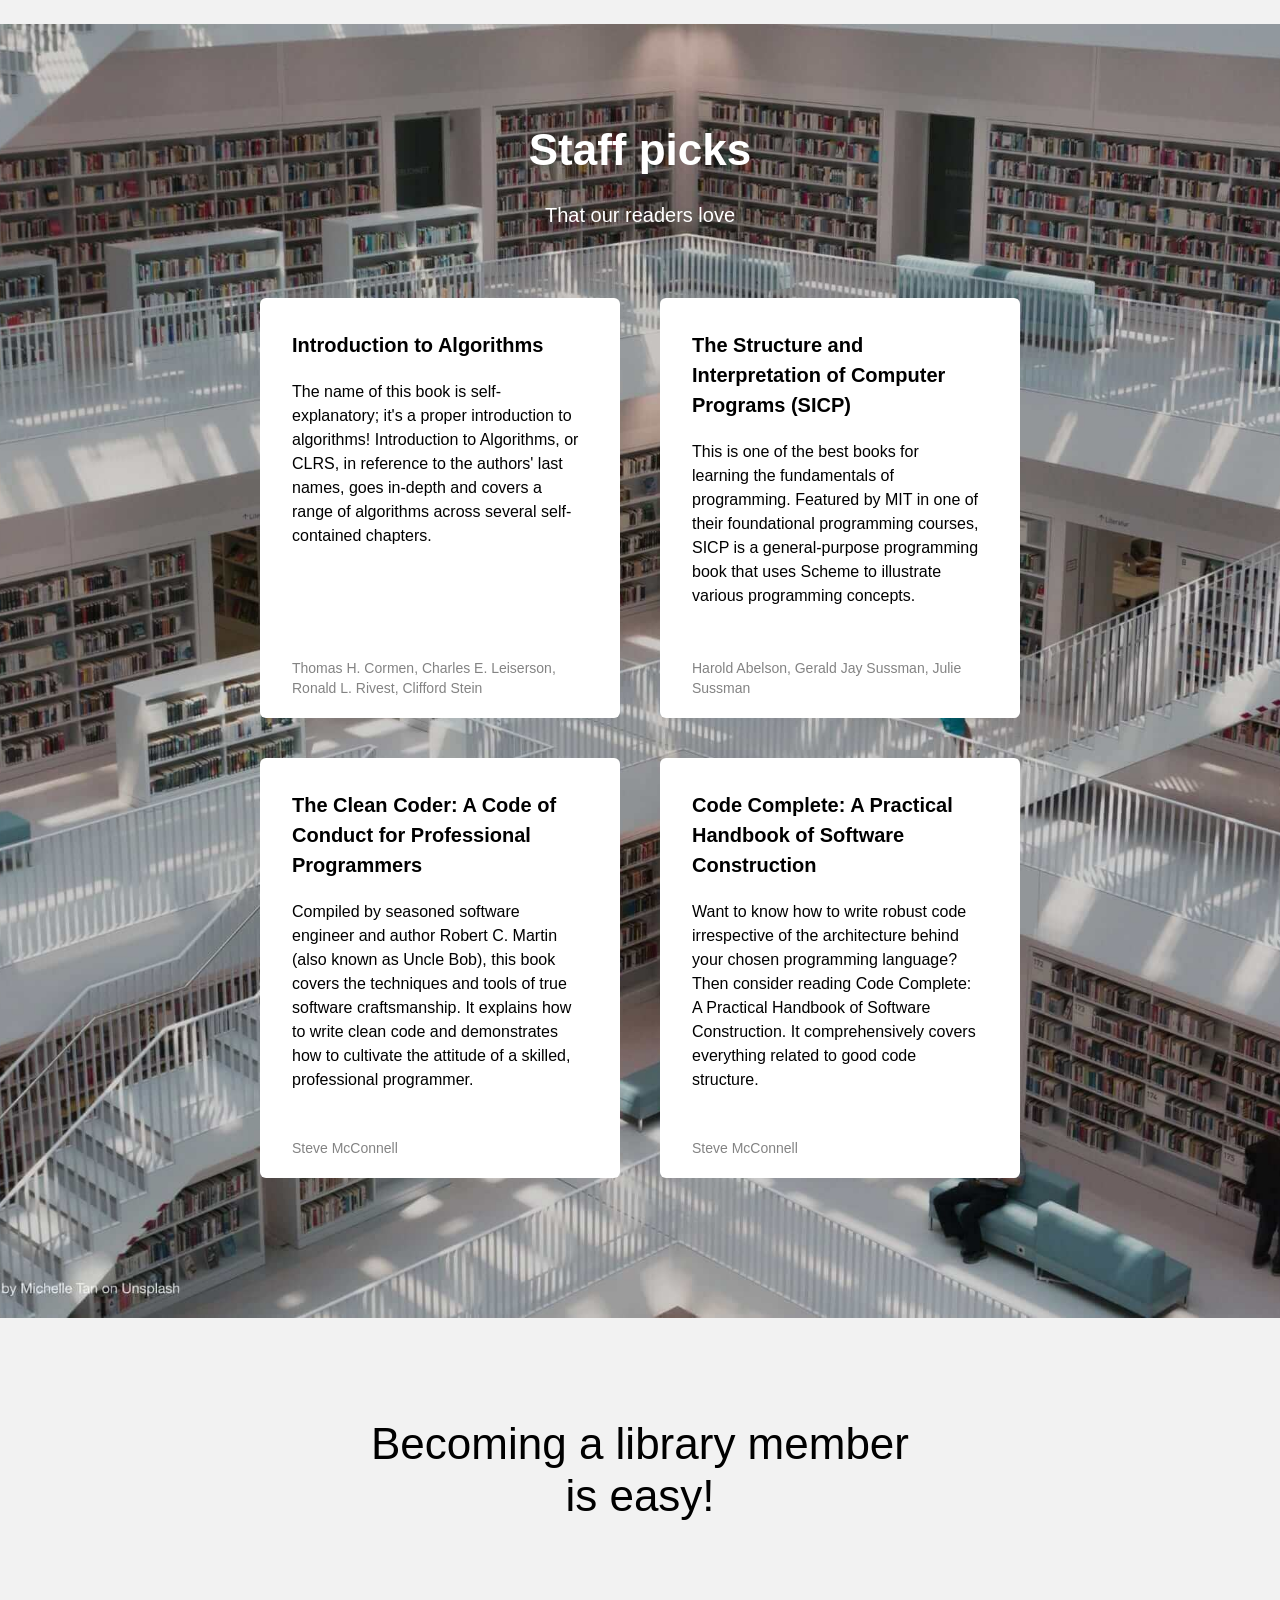
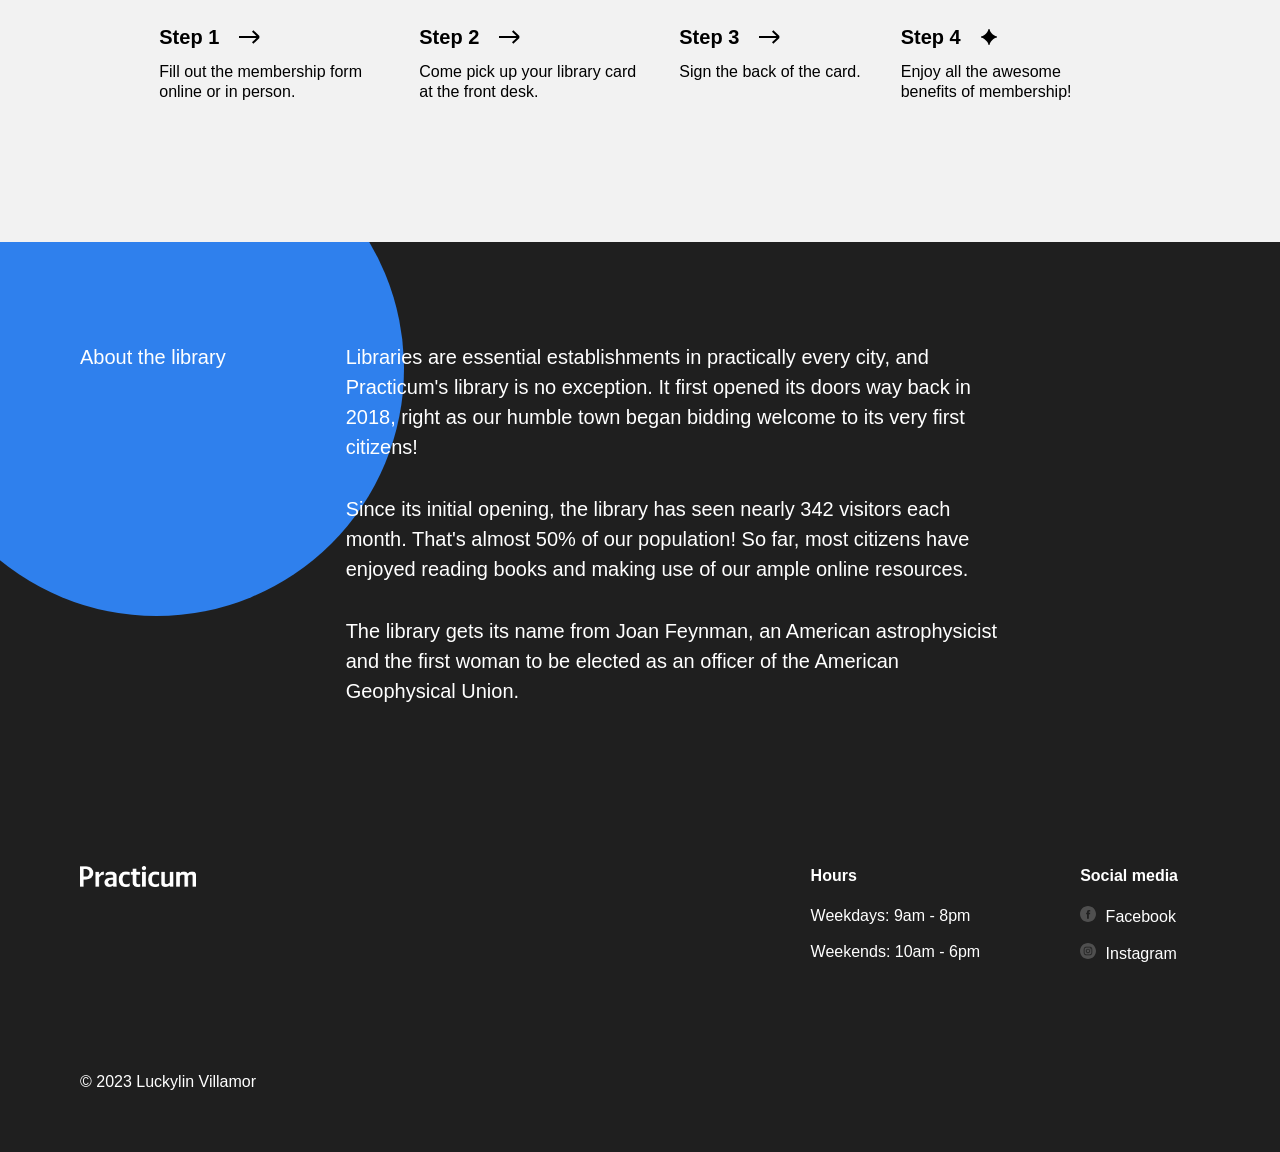
==== commit b47a395e: "removal pink background and add link about library" ====
--- a/index.html
+++ b/index.html
@@ -53,7 +53,9 @@
         />
 
         <div class="header__footer">
-          <a href="#" class="header__link">About the library &rarr;</a>
+          <a href="#about-section" class="header__link"
+            >About the library &rarr;</a
+          >
           <p class="header__address">
             200 Success Avenue, The Town of Practicum
           </p>
--- a/styles/style.css
+++ b/styles/style.css
@@ -381,7 +381,6 @@
   z-index: 3;
   position: relative;
   margin-left: 120px;
-  background-color: pink;
   margin-bottom: auto;
 }
 
@@ -391,7 +390,7 @@
 }
 
 .about__paragraph:last-child {
-  margin-bottom: 0 !important;
+  margin-bottom: 0;
 }
 
 .about__circle {
